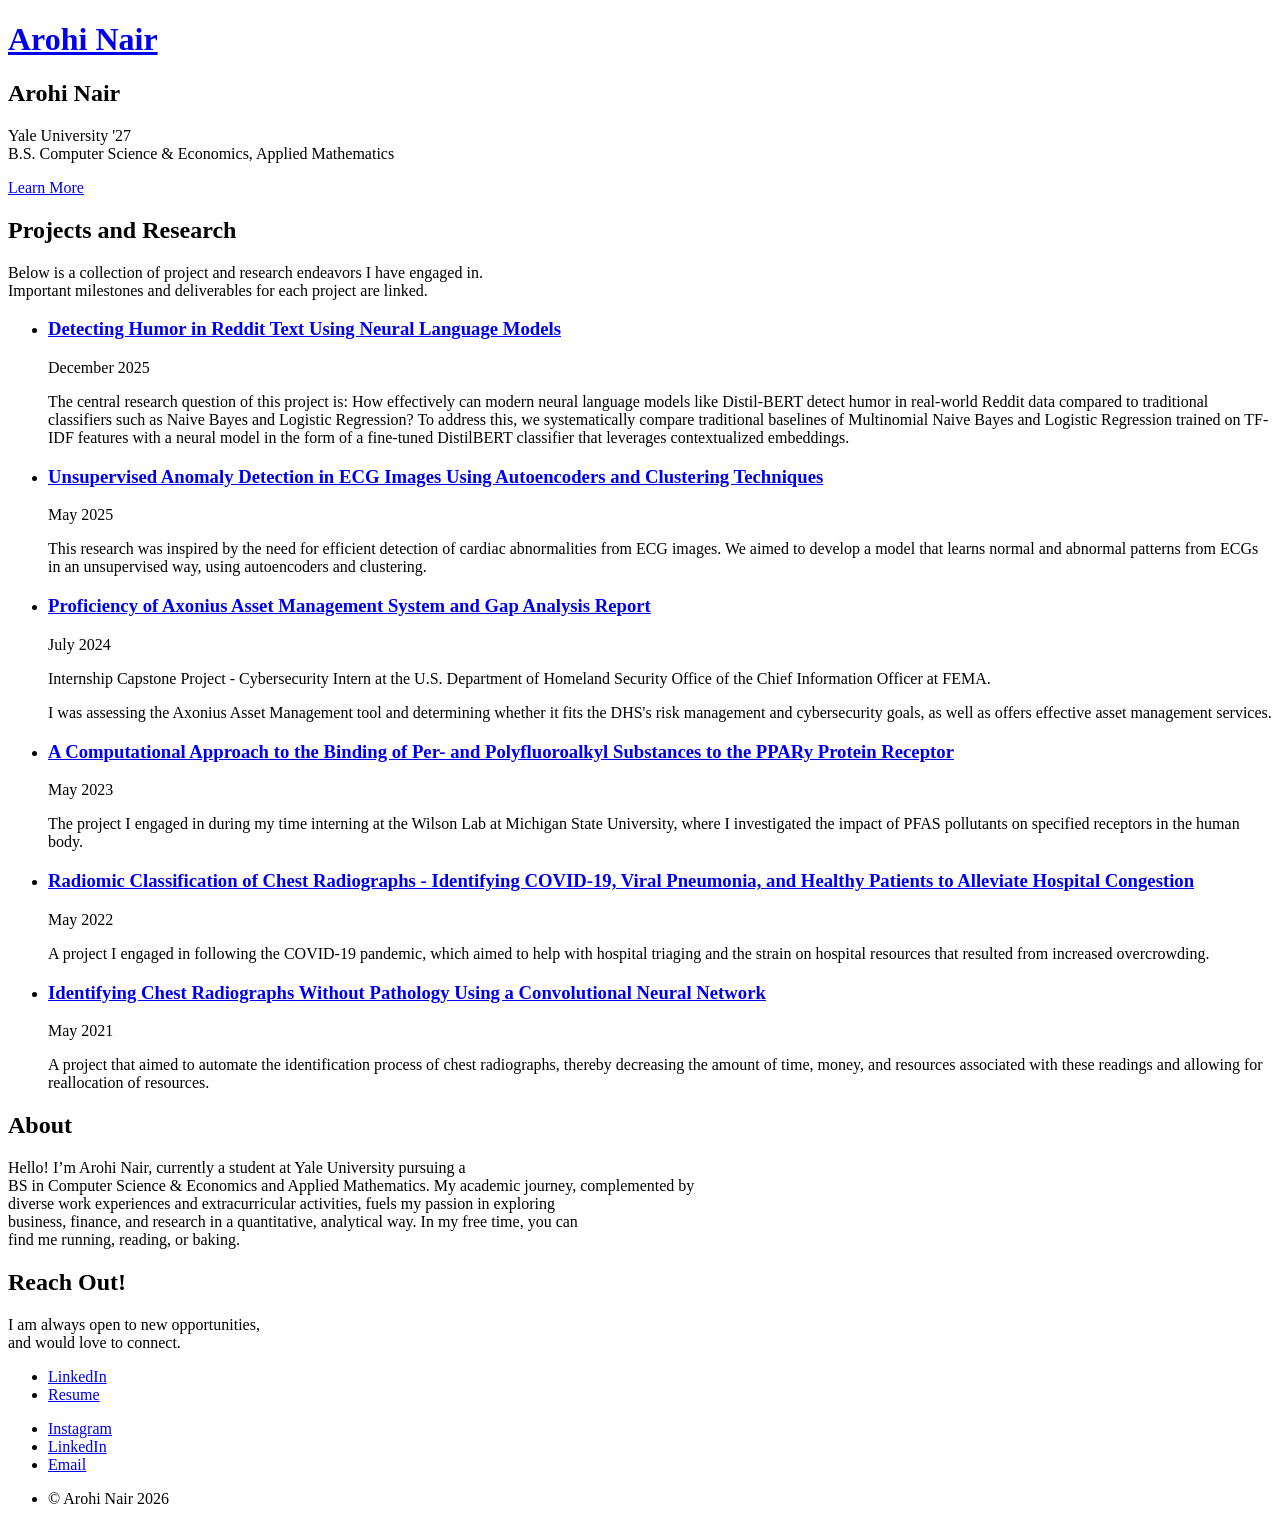
==== index.html @ 210c3aef "Update index.html" ====
<!DOCTYPE HTML>
<!--
	Spectral by HTML5 UP
	html5up.net | @ajlkn
	Free for personal and commercial use under the CCA 3.0 license (html5up.net/license)
-->
<html>
	<head>
		<title>Arohi Nair</title>
		<link rel="icon" type="image/x-icon" href="/images/icon.png">
		<meta charset="utf-8" />
		<meta name="viewport" content="width=device-width, initial-scale=1, user-scalable=no" />
		<link rel="stylesheet" href="assets/css/main.css" />
		<noscript><link rel="stylesheet" href="assets/css/noscript.css" /></noscript>
	</head>
	<body class="landing is-preload">

		<!-- Page Wrapper -->
			<div id="page-wrapper">

				<!-- Header -->
					<header id="header" class="alt">
						<h1><a href="index.html">Arohi Nair</a></h1>
						<nav id="nav">
<!--							<ul>
								<li class="special">
									<a href="#menu" class="menuToggle"><span>Menu</span></a>
									<div id="menu">
										<ul>
											<li><a href="index.html">Home</a></li>
											<li><a href="generic.html">Generic</a></li>
											<li><a href="elements.html">Elements</a></li>
											<li><a href="#">Sign Up</a></li>
											<li><a href="#">Log In</a></li>
										</ul>
-->
									</div>
								</li>
							</ul>
						</nav>
					</header>

				<!-- Banner -->
					<section id="banner">
						<div class="inner">
							<h2>Arohi Nair</h2>
							<p>Yale University '27<br />
							B.S. Computer Science & Economics, Applied Mathematics<br />
							</p>
						</div>
						<a href="#one" class="more scrolly">Learn More</a>
					</section>

				<!-- One -->
					<section id="one" class="wrapper style1 special">
						<div class="inner">
							<header class="major">
								<h2>Projects and Research</h2>
								<p>Below is a collection of project and research endeavors I have engaged in.<br />
								Important milestones and deliverables for each project are linked.</p>
							</header>
							
							<ul class="features">
								<li class="icon solid fa-code">
									<h3><a href="https://drive.google.com/file/d/1Wr8ltrmApgyOrST3zG9oKPdnaNEM8PO9/view?usp=sharing">Detecting Humor in Reddit Text Using Neural Language Models</a></h3>
									<p>December 2025</p>
									<p>The central research question of this project is: How effectively can modern neural language models like Distil-BERT detect humor in real-world Reddit data compared to traditional classifiers such as Naive Bayes and Logistic Regression? To address this, we systematically compare traditional baselines of Multinomial Naive Bayes and Logistic Regression trained on TF-IDF features with a neural model in the form of a fine-tuned DistilBERT classifier that leverages contextualized embeddings.</p>
								</li>
								<li class="icon solid fa-laptop">
									<h3><a href="https://drive.google.com/file/d/1zNtNSzDVQNmKI7AEqlPDX3rV4axEOpP8/view?usp=sharing">Unsupervised Anomaly Detection in ECG Images Using Autoencoders and Clustering Techniques</a></h3>
									<p>May 2025</p>
									<p>This research was inspired by the need for efficient detection of cardiac abnormalities from ECG images. We aimed to develop a model that learns normal and abnormal patterns from ECGs in an unsupervised way, using autoencoders and clustering.</p>
								</li>
								<li class="icon solid fa-lock">
									<h3><a href="https://drive.google.com/file/d/1Dq27lzqYNpdxVoeomHyTjPgEkxxmA5T8/view?usp=sharing">Proficiency of Axonius Asset Management System and Gap Analysis Report</a></h3>
									<p>July 2024</p>
									<p>Internship Capstone Project - Cybersecurity Intern at the U.S. Department of Homeland Security Office of the Chief Information Officer at FEMA. </p>
									<p>I was assessing the Axonius Asset Management tool and determining whether it fits the DHS's risk management and cybersecurity goals, as well as offers effective asset management services.</p>
								</li>
								<li class="icon solid fa-flask">
									<h3><a href="https://drive.google.com/file/d/1wLIxhnfKUJx_B0DmNIU7WvP6aZkkk1wW/view?usp=sharing">A Computational Approach to the Binding of Per- and Polyfluoroalkyl Substances to the PPARy Protein Receptor</a></h3>
									<p>May 2023</p>
									<p>The project I engaged in during my time interning at the Wilson Lab at Michigan State University, where I investigated the impact of PFAS pollutants on specified receptors in the human body.</p>
								</li>
								<li class="icon solid fa-stethoscope">
									<h3><a href="https://drive.google.com/file/d/1Lqa4hu4i3s9NxEt40TW0qE4lBDSlQxC9/view?usp=sharing">Radiomic Classification of Chest Radiographs - Identifying COVID-19, Viral Pneumonia, and Healthy Patients to Alleviate Hospital Congestion</a></h3>
									<p>May 2022</p>
									<p>A project I engaged in following the COVID-19 pandemic, which aimed to help with hospital triaging and the strain on hospital resources that resulted from increased overcrowding.</p>
								</li>
								<li class="icon solid fa-x-ray">
									<h3><a href="https://drive.google.com/file/d/1l4mQQD1WjiYHUDCUsmpwQBsFykpNkFe8/view?usp=sharing">Identifying Chest Radiographs Without Pathology Using a Convolutional Neural Network</a></h3>
									<p>May 2021</p>
									<p>A project that aimed to automate the identification process of chest radiographs, thereby decreasing the amount of time, money, and resources associated with these readings and allowing for reallocation of resources.</p>
								</li>
							</ul>
						</div>
					</section>
				
				<!-- Two -->
				<section id="two" class="wrapper style2 special">
					<div class="inner">
						<header class="major">
							<h2>About</h2>
	
							<p>Hello! I’m Arohi Nair, currently a student at Yale University pursuing a <br />
								BS in Computer Science & Economics and Applied Mathematics. My academic journey, complemented by <br />
								diverse work experiences and extracurricular activities, fuels my passion in exploring <br />
								business, finance, and research in a quantitative, analytical way. In my free time, you can <br />
								find me running, reading, or baking. </p>
								
						</header>
					</div>
				</section>

				<!-- CTA -->
					<section id="cta" class="wrapper style4">
						<div class="inner">
							<header>
								<h2>Reach Out!</h2>
								<p>I am always open to new opportunities, <br />
									and would love to connect.</p>
							</header>
							<ul class="actions stacked">
								<li><a href="https://www.linkedin.com/in/arohi-nair/" class="button fit primary">LinkedIn</a></li>
								<li><a href="https://drive.google.com/file/d/12UUlakPDCc0ecfUxbHnBGAN6otmUNqkm/view?usp=sharing" class="button fit">Resume</a></li>
								
							</ul>
						</div>
					</section>

				<!-- Footer -->
					<footer id="footer">
						<ul class="icons">
							<li><a href="https://www.instagram.com/arohinair/" class="icon brands fa-instagram"><span class="label">Instagram</span></a></li>
							<li><a href="https://www.linkedin.com/in/arohi-nair/" class="icon brands fa-linkedin"><span class="label">LinkedIn</span></a></li>
							<li><a href="mailto:arohi.nair@yale.edu" class="icon solid fa-envelope"><span class="label">Email</span></a></li>
						</ul>
						<ul class="copyright">
							<li>&copy; Arohi Nair 2026</li>
						</ul>
					</footer>

			</div>

		<!-- Scripts -->
			<script src="assets/js/jquery.min.js"></script>
			<script src="assets/js/jquery.scrollex.min.js"></script>
			<script src="assets/js/jquery.scrolly.min.js"></script>
			<script src="assets/js/browser.min.js"></script>
			<script src="assets/js/breakpoints.min.js"></script>
			<script src="assets/js/util.js"></script>
			<script src="assets/js/main.js"></script>

	</body>
</html>
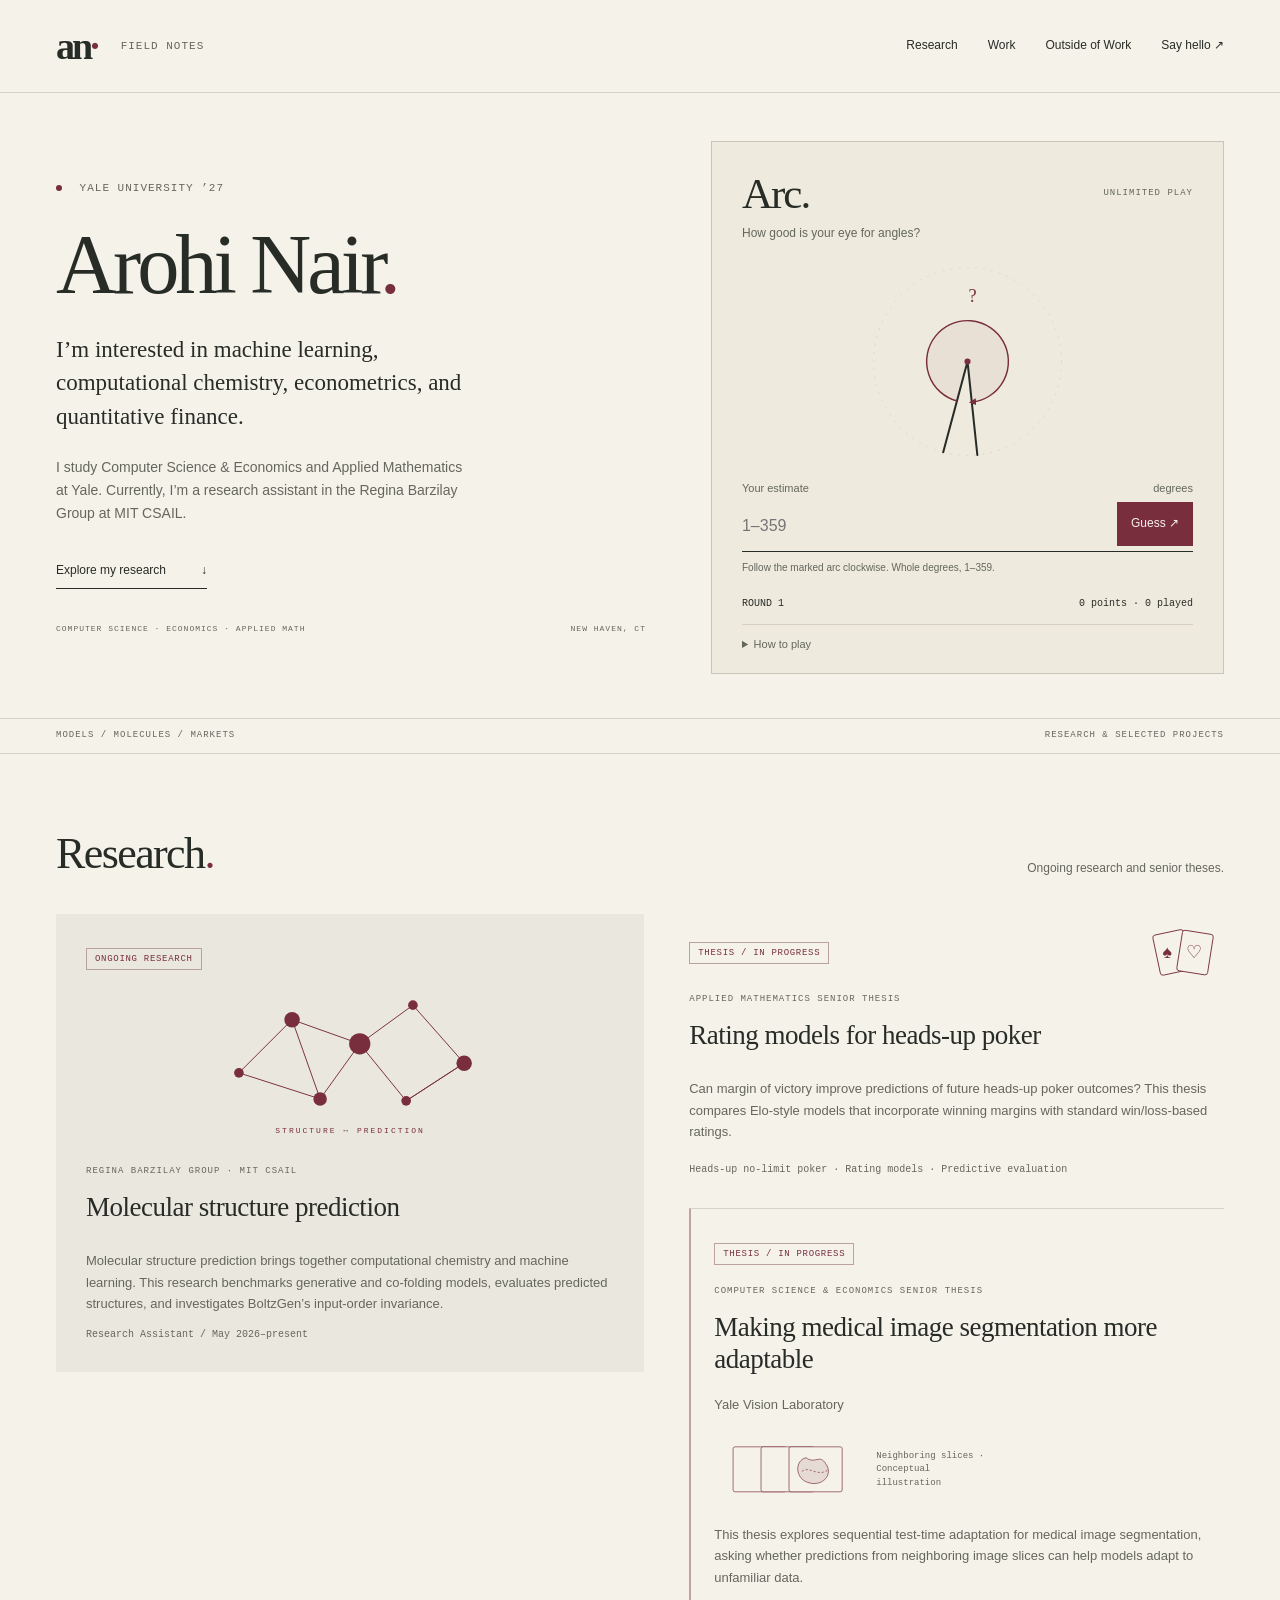
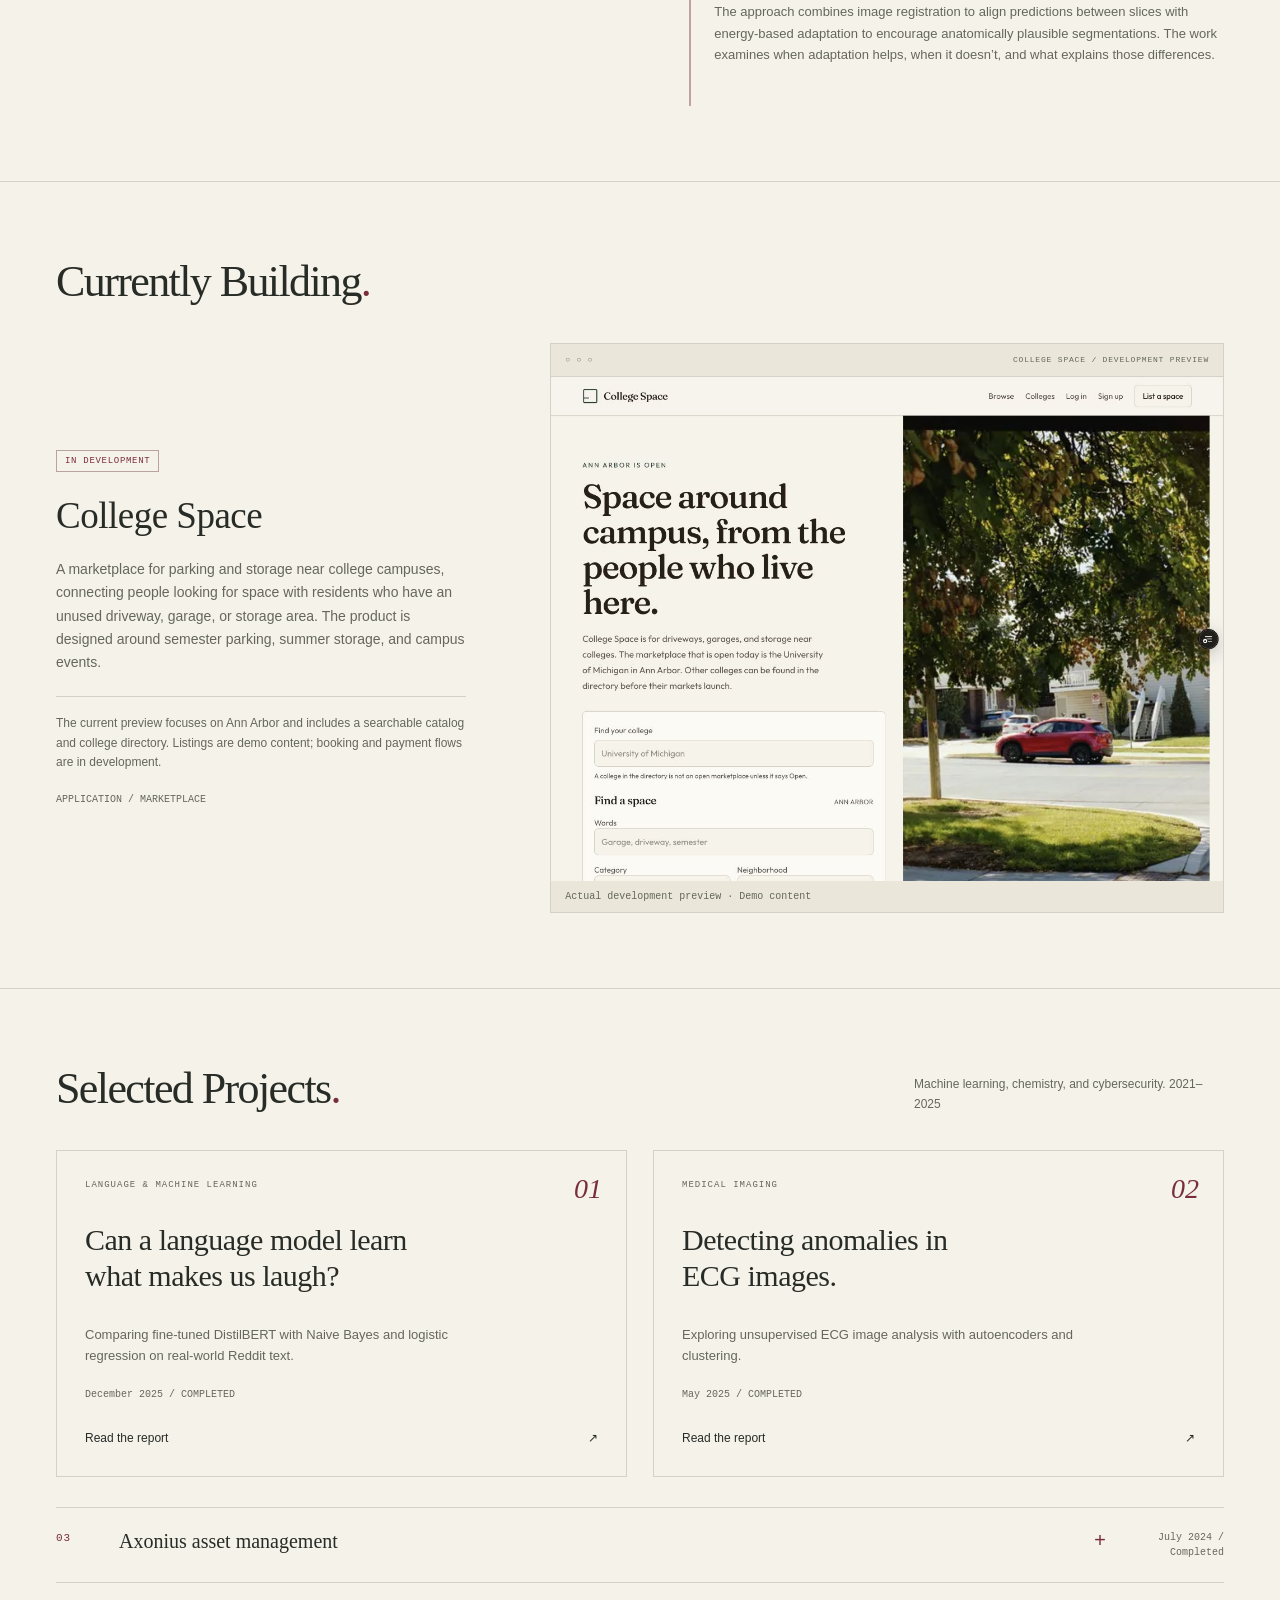
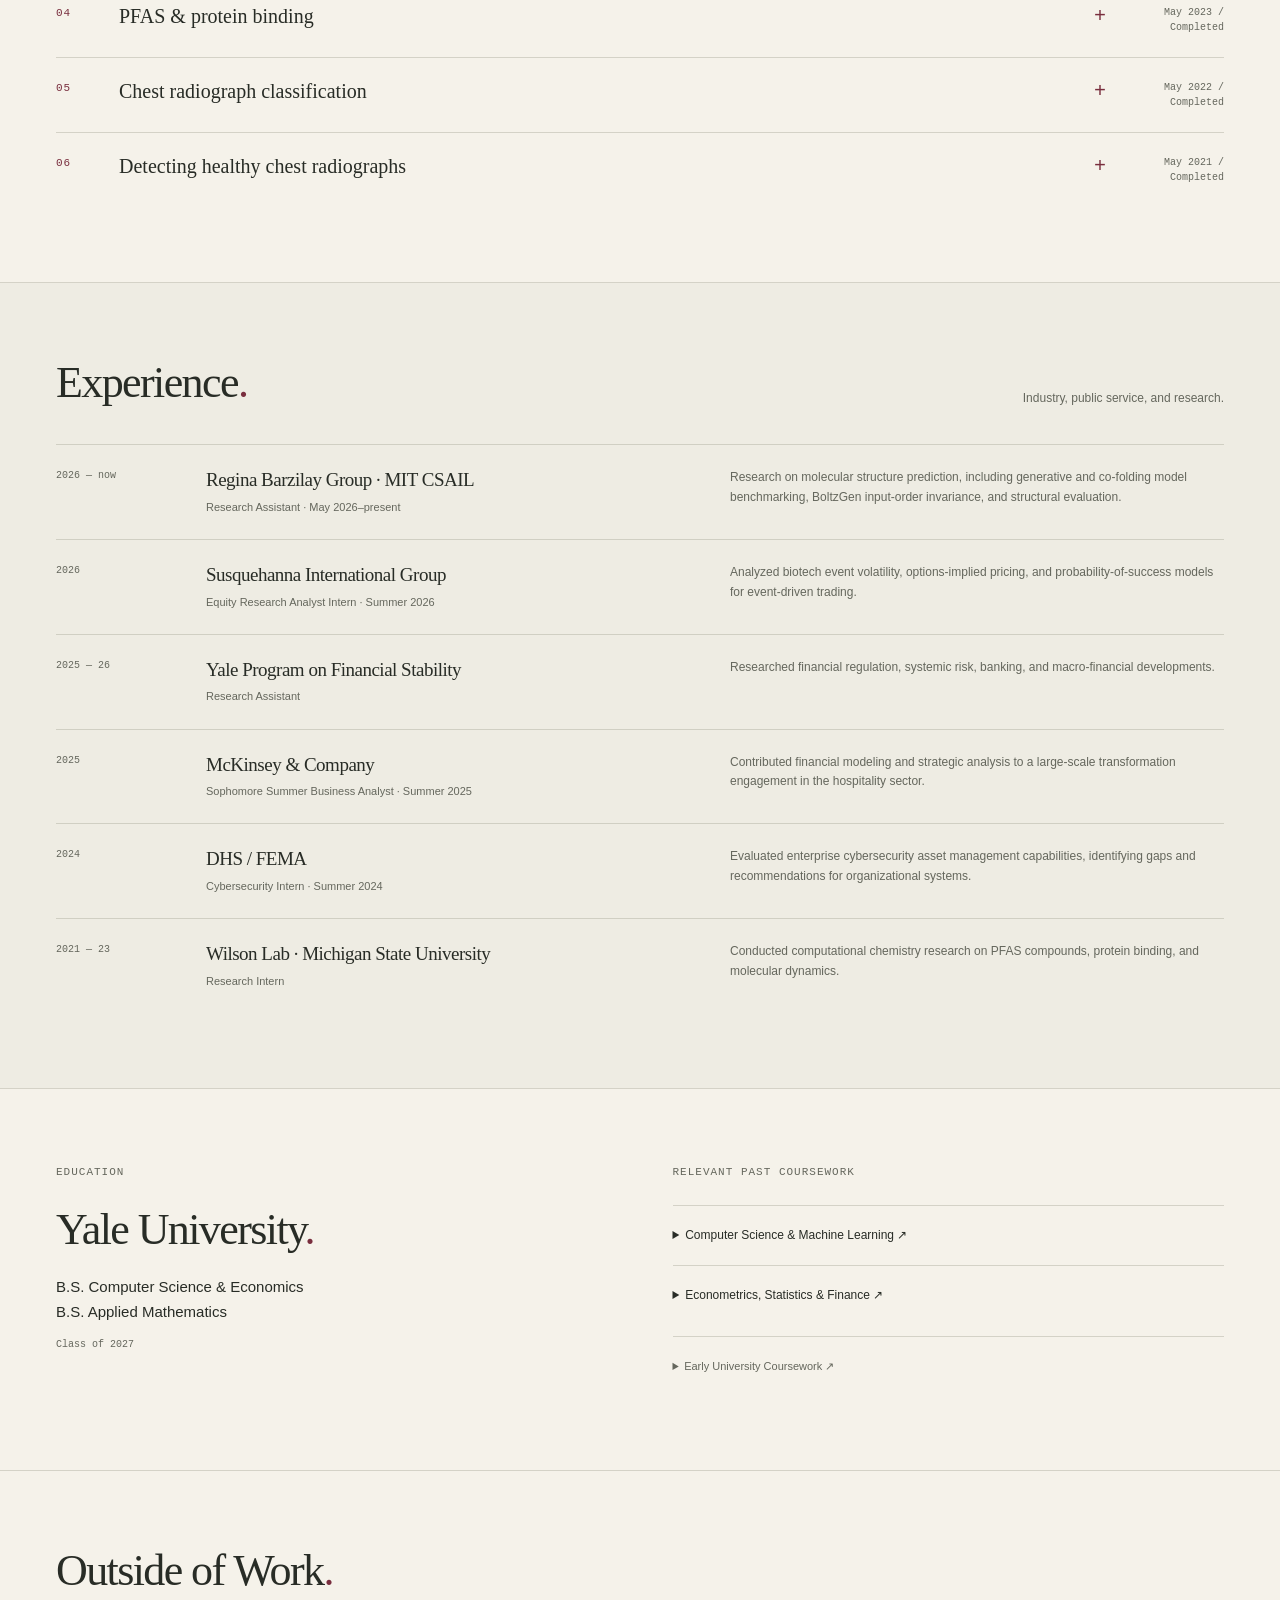
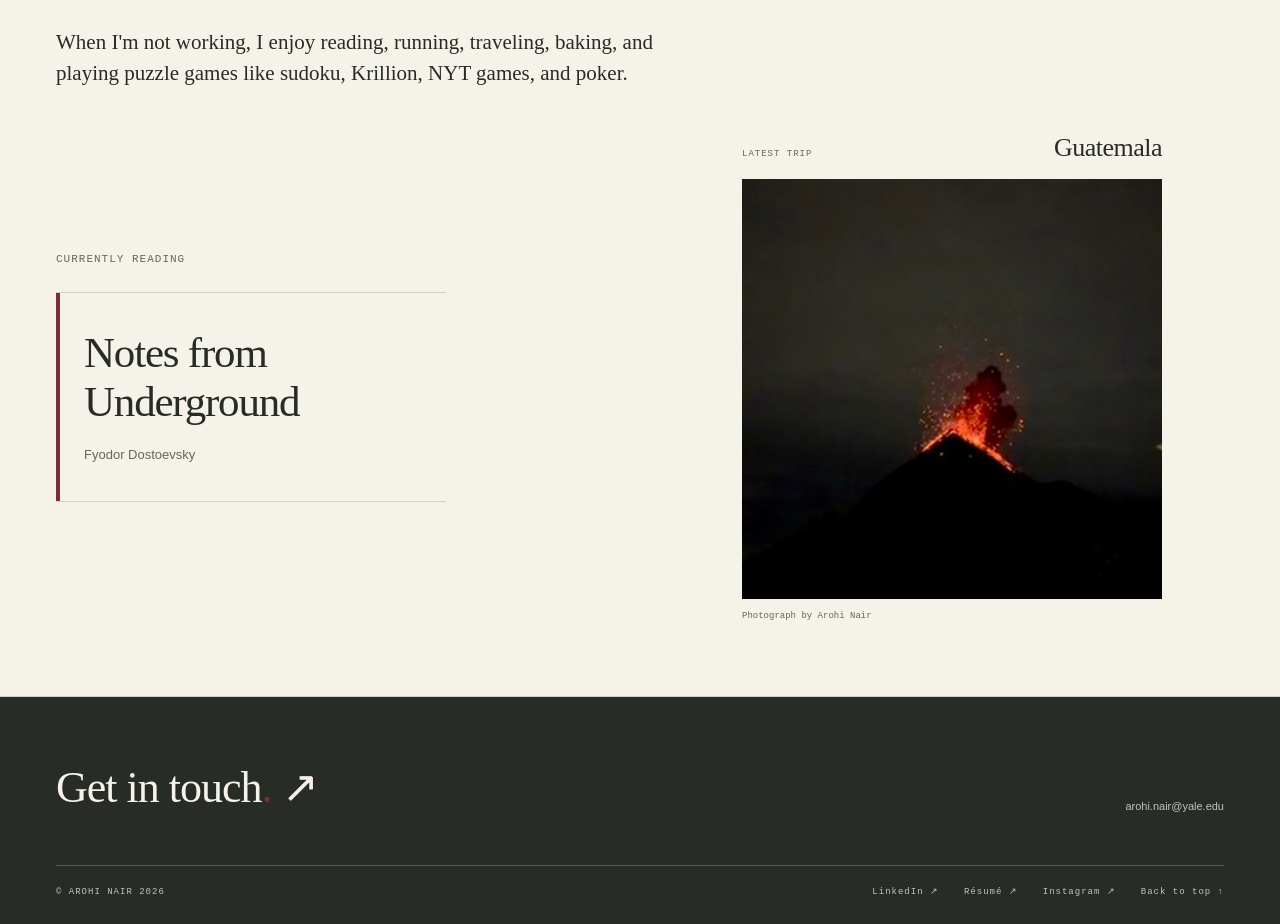
==== commit 3d97ddfb: "Redesign portfolio with Field Notes layout and Arc game" ====
--- a/index.html
+++ b/index.html
@@ -1,162 +1,166 @@
-<!DOCTYPE HTML>
-<!--
-	Spectral by HTML5 UP
-	html5up.net | @ajlkn
-	Free for personal and commercial use under the CCA 3.0 license (html5up.net/license)
--->
-<html>
-	<head>
-		<title>Arohi Nair</title>
-		<link rel="icon" type="image/x-icon" href="/images/icon.png">
-		<meta charset="utf-8" />
-		<meta name="viewport" content="width=device-width, initial-scale=1, user-scalable=no" />
-		<link rel="stylesheet" href="assets/css/main.css" />
-		<noscript><link rel="stylesheet" href="assets/css/noscript.css" /></noscript>
-	</head>
-	<body class="landing is-preload">
-
-		<!-- Page Wrapper -->
-			<div id="page-wrapper">
-
-				<!-- Header -->
-					<header id="header" class="alt">
-						<h1><a href="index.html">Arohi Nair</a></h1>
-						<nav id="nav">
-<!--							<ul>
-								<li class="special">
-									<a href="#menu" class="menuToggle"><span>Menu</span></a>
-									<div id="menu">
-										<ul>
-											<li><a href="index.html">Home</a></li>
-											<li><a href="generic.html">Generic</a></li>
-											<li><a href="elements.html">Elements</a></li>
-											<li><a href="#">Sign Up</a></li>
-											<li><a href="#">Log In</a></li>
-										</ul>
--->
-									</div>
-								</li>
-							</ul>
-						</nav>
-					</header>
-
-				<!-- Banner -->
-					<section id="banner">
-						<div class="inner">
-							<h2>Arohi Nair</h2>
-							<p>Yale University '27<br />
-							B.S. Computer Science & Economics, Applied Mathematics<br />
-							</p>
-						</div>
-						<a href="#one" class="more scrolly">Learn More</a>
-					</section>
-
-				<!-- One -->
-					<section id="one" class="wrapper style1 special">
-						<div class="inner">
-							<header class="major">
-								<h2>Projects and Research</h2>
-								<p>Below is a collection of project and research endeavors I have engaged in.<br />
-								Important milestones and deliverables for each project are linked.</p>
-							</header>
-							
-							<ul class="features">
-								<li class="icon solid fa-code">
-									<h3><a href="https://drive.google.com/file/d/1Wr8ltrmApgyOrST3zG9oKPdnaNEM8PO9/view?usp=sharing">Detecting Humor in Reddit Text Using Neural Language Models</a></h3>
-									<p>December 2025</p>
-									<p>The central research question of this project is: How effectively can modern neural language models like Distil-BERT detect humor in real-world Reddit data compared to traditional classifiers such as Naive Bayes and Logistic Regression? To address this, we systematically compare traditional baselines of Multinomial Naive Bayes and Logistic Regression trained on TF-IDF features with a neural model in the form of a fine-tuned DistilBERT classifier that leverages contextualized embeddings.</p>
-								</li>
-								<li class="icon solid fa-laptop">
-									<h3><a href="https://drive.google.com/file/d/1zNtNSzDVQNmKI7AEqlPDX3rV4axEOpP8/view?usp=sharing">Unsupervised Anomaly Detection in ECG Images Using Autoencoders and Clustering Techniques</a></h3>
-									<p>May 2025</p>
-									<p>This research was inspired by the need for efficient detection of cardiac abnormalities from ECG images. We aimed to develop a model that learns normal and abnormal patterns from ECGs in an unsupervised way, using autoencoders and clustering.</p>
-								</li>
-								<li class="icon solid fa-lock">
-									<h3><a href="https://drive.google.com/file/d/1Dq27lzqYNpdxVoeomHyTjPgEkxxmA5T8/view?usp=sharing">Proficiency of Axonius Asset Management System and Gap Analysis Report</a></h3>
-									<p>July 2024</p>
-									<p>Internship Capstone Project - Cybersecurity Intern at the U.S. Department of Homeland Security Office of the Chief Information Officer at FEMA. </p>
-									<p>I was assessing the Axonius Asset Management tool and determining whether it fits the DHS's risk management and cybersecurity goals, as well as offers effective asset management services.</p>
-								</li>
-								<li class="icon solid fa-flask">
-									<h3><a href="https://drive.google.com/file/d/1wLIxhnfKUJx_B0DmNIU7WvP6aZkkk1wW/view?usp=sharing">A Computational Approach to the Binding of Per- and Polyfluoroalkyl Substances to the PPARy Protein Receptor</a></h3>
-									<p>May 2023</p>
-									<p>The project I engaged in during my time interning at the Wilson Lab at Michigan State University, where I investigated the impact of PFAS pollutants on specified receptors in the human body.</p>
-								</li>
-								<li class="icon solid fa-stethoscope">
-									<h3><a href="https://drive.google.com/file/d/1Lqa4hu4i3s9NxEt40TW0qE4lBDSlQxC9/view?usp=sharing">Radiomic Classification of Chest Radiographs - Identifying COVID-19, Viral Pneumonia, and Healthy Patients to Alleviate Hospital Congestion</a></h3>
-									<p>May 2022</p>
-									<p>A project I engaged in following the COVID-19 pandemic, which aimed to help with hospital triaging and the strain on hospital resources that resulted from increased overcrowding.</p>
-								</li>
-								<li class="icon solid fa-x-ray">
-									<h3><a href="https://drive.google.com/file/d/1l4mQQD1WjiYHUDCUsmpwQBsFykpNkFe8/view?usp=sharing">Identifying Chest Radiographs Without Pathology Using a Convolutional Neural Network</a></h3>
-									<p>May 2021</p>
-									<p>A project that aimed to automate the identification process of chest radiographs, thereby decreasing the amount of time, money, and resources associated with these readings and allowing for reallocation of resources.</p>
-								</li>
-							</ul>
-						</div>
-					</section>
-				
-				<!-- Two -->
-				<section id="two" class="wrapper style2 special">
-					<div class="inner">
-						<header class="major">
-							<h2>About</h2>
-	
-							<p>Hello! I’m Arohi Nair, currently a student at Yale University pursuing a <br />
-								BS in Computer Science & Economics and Applied Mathematics. My academic journey, complemented by <br />
-								diverse work experiences and extracurricular activities, fuels my passion in exploring <br />
-								business, finance, and research in a quantitative, analytical way. In my free time, you can <br />
-								find me running, reading, or baking. </p>
-								
-						</header>
-					</div>
-				</section>
-
-				<!-- CTA -->
-					<section id="cta" class="wrapper style4">
-						<div class="inner">
-							<header>
-								<h2>Reach Out!</h2>
-								<p>I am always open to new opportunities, <br />
-									and would love to connect.</p>
-							</header>
-							<ul class="actions stacked">
-								<li><a href="https://www.linkedin.com/in/arohi-nair/" class="button fit primary">LinkedIn</a></li>
-								<li><a href="https://drive.google.com/file/d/12UUlakPDCc0ecfUxbHnBGAN6otmUNqkm/view?usp=sharing" class="button fit">Resume</a></li>
-								
-							</ul>
-						</div>
-					</section>
-
-				<!-- Footer -->
-					<footer id="footer">
-						<ul class="icons">
-							<li><a href="https://www.instagram.com/arohinair/" class="icon brands fa-instagram"><span class="label">Instagram</span></a></li>
-							<li><a href="https://www.linkedin.com/in/arohi-nair/" class="icon brands fa-linkedin"><span class="label">LinkedIn</span></a></li>
-							<li><a href="mailto:arohi.nair@yale.edu" class="icon solid fa-envelope"><span class="label">Email</span></a></li>
-						</ul>
-						<ul class="copyright">
-							<li>&copy; Arohi Nair 2026</li>
-						</ul>
-					</footer>
-
-			</div>
-
-		<!-- Scripts -->
-			<script src="assets/js/jquery.min.js"></script>
-			<script src="assets/js/jquery.scrollex.min.js"></script>
-			<script src="assets/js/jquery.scrolly.min.js"></script>
-			<script src="assets/js/browser.min.js"></script>
-			<script src="assets/js/breakpoints.min.js"></script>
-			<script src="assets/js/util.js"></script>
-			<script src="assets/js/main.js"></script>
-
-	</body>
-</html>
-
-
-
-
-
-
-
+<!doctype html>
+<html lang="en">
+<head>
+<meta charset="utf-8">
+<meta name="viewport" content="width=device-width, initial-scale=1"><title>Arohi Nair — Research & Projects</title>
+<meta name="description" content="Arohi Nair studies Computer Science & Economics and Applied Mathematics at Yale. Field notes on machine learning, computational chemistry, markets, and games.">
+<meta property="og:title" content="Arohi Nair — Field Notes">
+<meta property="og:description" content="Machine learning, computational chemistry, and quantitative finance. Research, projects, and an angle game.">
+<meta property="og:type" content="website">
+<meta property="og:url" content="https://arohinair.com/">
+<meta property="og:image" content="https://arohinair.com/images/arohi.png">
+<meta name="twitter:card" content="summary">
+<meta name="theme-color" content="#f5f2ea">
+<link rel="icon" href="images/icon.png">
+<link rel="stylesheet" href="assets/css/portfolio/style.css">
+<script type="module" src="assets/js/portfolio/site.js">
+</script>
+</head>
+<body><a class="skip" href="#main">Skip to content</a>
+<header class="site-header"><a class="wordmark" href="#">an<span>·</span></a><span class="edition">FIELD NOTES</span>
+<nav aria-label="Main navigation"><a href="#research">Research</a><a href="#work">Work</a><a href="#notes">Outside of Work</a><a href="mailto:arohi.nair@yale.edu">Say hello ↗</a>
+</nav>
+</header>
+<main id="main">
+<section class="hero">
+<div class="intro">
+<p class="eyebrow"><span class="dot"></span> YALE UNIVERSITY ’27</p>
+<h1>Arohi Nair<span class="serif-dot">.</span></h1>
+<p class="intro-copy">I’m interested in machine learning, computational chemistry, econometrics, and quantitative finance.</p>
+<p class="bio">I study Computer Science & Economics and Applied Mathematics at Yale. Currently, I’m a research assistant in the Regina Barzilay Group at MIT CSAIL.</p><a class="text-link" href="#research">Explore my research <span>↓</span></a>
+<div class="hero-foot"><span>COMPUTER SCIENCE · ECONOMICS · APPLIED MATH</span><span>NEW HAVEN, CT</span>
+</div>
+</div>
+<aside class="game angle-game" aria-labelledby="game-title">
+<div class="game-title-row"><h2 id="game-title">Arc.</h2><span class="mono">UNLIMITED PLAY</span></div>
+<p class="game-deck">How good is your eye for angles?</p>
+<svg id="angle-diagram" viewBox="0 0 320 230" role="img" aria-labelledby="angle-title angle-description">
+<title id="angle-title">Estimate the marked angle</title>
+<desc id="angle-description">Two rays meet at a vertex. Estimate the angle traced clockwise by the burgundy arc, which may be greater than 180 degrees.</desc>
+<defs><marker id="arc-arrow" markerWidth="5" markerHeight="5" refX="3" refY="2.5" orient="auto"><path d="M0,0 L5,2.5 L0,5" fill="currentColor"/></marker></defs>
+<circle class="angle-guide" cx="160" cy="115" r="92"/>
+<path id="angle-sector" class="angle-sector"/>
+<path id="angle-rays" class="angle-rays"/>
+<path id="guess-ray" class="guess-ray" hidden/>
+<path id="angle-arc" class="angle-arc" marker-end="url(#arc-arrow)"/>
+<circle class="angle-vertex" cx="160" cy="115" r="3"/>
+<text id="angle-label" class="angle-label" text-anchor="middle" dominant-baseline="middle">?</text>
+</svg>
+<form id="guess-form" novalidate>
+<label for="guess">Your estimate <span>degrees</span></label>
+<div class="input-line"><input id="guess" name="guess" type="text" inputmode="numeric" autocomplete="off" placeholder="1–359" aria-describedby="input-help game-error"><button type="submit" id="submit-guess">Guess ↗</button></div>
+<p id="input-help">Follow the marked arc clockwise. Whole degrees, 1–359.</p>
+<p id="game-error" role="alert"></p>
+</form>
+<div id="result" hidden role="status" aria-live="polite" aria-atomic="true" tabindex="-1"></div>
+<button id="next-angle" class="next-angle" hidden>Next angle ↗</button>
+<div class="game-bottom"><span id="round-label">ROUND 1</span><span id="session-score">0 points · 0 played</span></div>
+<details class="rules"><summary>How to play</summary>
+<p>Estimate the angle between the two rays, following the burgundy arc clockwise. The marked angle can be anything from 1° to 359°, including angles larger than a half-turn.</p>
+<p>You get one guess per round. The answer appears immediately, with your estimate drawn as a dashed ray. Earn up to 100 points: 100 for an exact guess, losing points linearly with absolute error, down to 0 at 180° off. Your score runs for this page session. Play as many rounds as you like.</p>
+<p>Inspired by <a href="https://angledle.com/">Angledle</a>. Independently written, with original styling and an immediate-reveal format rather than its six-guess daily puzzle.</p>
+</details>
+<noscript><p>Enable JavaScript to play the angle game.</p></noscript>
+</aside>
+</section>
+<div class="section-divider"><span>MODELS / MOLECULES / MARKETS</span><span>RESEARCH & SELECTED PROJECTS</span>
+</div>
+<section id="research" class="section">
+<div class="section-head">
+<div>
+
+<h2>Research<span class="serif-dot">.</span></h2>
+</div>
+<p>Ongoing research and senior theses.</p>
+</div>
+<div class="research-layout">
+<article class="research-feature"><span class="status">ONGOING RESEARCH</span>
+<div class="molecule" aria-hidden="true"><svg viewBox="0 0 300 150"><g fill="none" stroke="currentColor" stroke-width="1"><path d="M35 95L90 40L160 65L215 25L268 85L208 124L160 65L119 122L35 95M90 40L119 122M208 124L268 85"/></g><g fill="currentColor"><circle cx="35" cy="95" r="5"/><circle cx="90" cy="40" r="8"/><circle cx="160" cy="65" r="11"/><circle cx="215" cy="25" r="5"/><circle cx="268" cy="85" r="8"/><circle cx="208" cy="124" r="5"/><circle cx="119" cy="122" r="7"/></g></svg><span>STRUCTURE ↔ PREDICTION</span>
+</div>
+<p class="eyebrow">REGINA BARZILAY GROUP · MIT CSAIL</p>
+<h3>Molecular structure prediction</h3>
+<p>Molecular structure prediction brings together computational chemistry and machine learning. This research benchmarks generative and co-folding models, evaluates predicted structures, and investigates BoltzGen’s input-order invariance.</p>
+<p class="caption">Research Assistant / May 2026–present</p>
+</article>
+<div class="theses">
+<article class="poker-thesis"><div class="thesis-top"><span class="status">THESIS / IN PROGRESS</span><svg class="poker-sketch" viewBox="0 0 92 64" aria-hidden="true"><g fill="var(--paper)" stroke="currentColor"><rect x="16" y="9" width="35" height="46" rx="3" transform="rotate(-12 33 32)"/><rect x="42" y="9" width="35" height="46" rx="3" transform="rotate(9 59 32)"/></g><g fill="currentColor" font-family="Georgia" font-size="20"><text x="23" y="38">♠</text><text x="49" y="38">♡</text></g></svg></div>
+<p class="eyebrow">APPLIED MATHEMATICS SENIOR THESIS</p>
+<h3>Rating models for heads-up poker</h3>
+<p>Can margin of victory improve predictions of future heads-up poker outcomes? This thesis compares Elo-style models that incorporate winning margins with standard win/loss-based ratings.</p><span class="caption">Heads-up no-limit poker · Rating models · Predictive evaluation</span>
+</article>
+<article class="vision-thesis"><span class="status">THESIS / IN PROGRESS</span>
+<p class="eyebrow">COMPUTER SCIENCE & ECONOMICS SENIOR THESIS</p>
+<h3>Making medical image segmentation more adaptable</h3>
+<p class="lab-label">Yale Vision Laboratory</p>
+<div class="slice-sketch" aria-hidden="true"><svg viewBox="0 0 220 92"><g fill="var(--paper)" stroke="currentColor" stroke-width="1"><rect x="28" y="12" width="78" height="66" rx="3"/><rect x="69" y="12" width="78" height="66" rx="3"/><rect x="110" y="12" width="78" height="66" rx="3"/></g><g fill="currentColor" fill-opacity=".12" stroke="currentColor"><path d="M135 28C118 32 119 58 137 64C158 72 176 53 164 37C155 22 148 38 135 28Z"/></g><path d="M129 48C140 39 153 58 168 45" fill="none" stroke="currentColor" stroke-dasharray="3 3"/></svg><span>Neighboring slices · Conceptual illustration</span></div>
+<p>This thesis explores sequential test-time adaptation for medical image segmentation, asking whether predictions from neighboring image slices can help models adapt to unfamiliar data.</p>
+<p>The approach combines image registration to align predictions between slices with energy-based adaptation to encourage anatomically plausible segmentations. The work examines when adaptation helps, when it doesn’t, and what explains those differences.</p>
+</article>
+</div>
+</div>
+</section>
+<section id="building" class="section building">
+<div class="section-head"><h2>Currently Building<span class="serif-dot">.</span></h2></div>
+<article class="product-feature"><div class="product-copy"><span class="status">IN DEVELOPMENT</span><h3>College Space</h3><p id="product-description"></p><p class="product-progress" id="product-progress"></p><span class="caption">APPLICATION / MARKETPLACE</span></div><figure class="product-preview"><div class="preview-bar"><span aria-hidden="true">○ ○ ○</span><span>COLLEGE SPACE / DEVELOPMENT PREVIEW</span></div><img src="images/college-space-preview.png" width="1200" height="900" loading="lazy" decoding="async" alt="College Space development homepage showing its campus parking and storage search interface beside a residential street photograph."><figcaption>Actual development preview · Demo content</figcaption></figure></article>
+</section>
+<section id="work" class="section">
+<div class="section-head">
+<div>
+
+<h2>Selected Projects<span class="serif-dot">.</span></h2>
+</div>
+<p>Machine learning, chemistry, and cybersecurity. 2021–2025</p>
+</div>
+<div id="projects">
+</div>
+<noscript>
+<p>Project reports: <a href="https://drive.google.com/file/d/1Wr8ltrmApgyOrST3zG9oKPdnaNEM8PO9/view?usp=sharing">Detecting Humor in Reddit Text Using Neural Language Models</a><br><a href="https://drive.google.com/file/d/1zNtNSzDVQNmKI7AEqlPDX3rV4axEOpP8/view?usp=sharing">Unsupervised Anomaly Detection in ECG Images Using Autoencoders and Clustering Techniques</a><br><a href="https://drive.google.com/file/d/1Dq27lzqYNpdxVoeomHyTjPgEkxxmA5T8/view?usp=sharing">Proficiency of Axonius Asset Management System and Gap Analysis Report</a><br><a href="https://drive.google.com/file/d/1wLIxhnfKUJx_B0DmNIU7WvP6aZkkk1wW/view?usp=sharing">A Computational Approach to the Binding of Per- and Polyfluoroalkyl Substances to the PPARy Protein Receptor</a><br><a href="https://drive.google.com/file/d/1Lqa4hu4i3s9NxEt40TW0qE4lBDSlQxC9/view?usp=sharing">Radiomic Classification of Chest Radiographs - Identifying COVID-19, Viral Pneumonia, and Healthy Patients to Alleviate Hospital Congestion</a><br><a href="https://drive.google.com/file/d/1l4mQQD1WjiYHUDCUsmpwQBsFykpNkFe8/view?usp=sharing">Identifying Chest Radiographs Without Pathology Using a Convolutional Neural Network</a><br>
+</p>
+</noscript>
+</section>
+<section id="experience" class="section experience">
+<div class="section-head">
+<div>
+
+<h2>Experience<span class="serif-dot">.</span></h2>
+</div>
+<p>Industry, public service, and research.</p>
+</div>
+<div id="experience-list">
+</div>
+</section>
+<section id="education" class="section education">
+<div>
+<p class="eyebrow">EDUCATION</p>
+<h2>Yale University<span class="serif-dot">.</span>
+</h2>
+<p class="degree">B.S. Computer Science & Economics<br>B.S. Applied Mathematics</p>
+<p class="caption">Class of 2027</p>
+</div>
+<div>
+<p class="eyebrow">RELEVANT PAST COURSEWORK</p>
+<div id="coursework">
+</div>
+</div>
+</section>
+<section id="notes" class="section personal">
+<div class="personal-intro">
+
+<h2>Outside of Work<span class="serif-dot">.</span></h2>
+
+</div>
+<p class="personal-description">When I'm not working, I enjoy reading, running, traveling, baking, and playing puzzle games like sudoku, Krillion, NYT games, and poker.</p>
+<div class="personal-editorial"><article class="reading-feature"><p class="eyebrow">CURRENTLY READING</p><div class="reading-title"><span class="book-rule" aria-hidden="true"></span><h3 id="reading-title"></h3><p id="reading-author"></p></div></article><figure class="trip-feature"><div class="trip-heading"><p class="eyebrow">LATEST TRIP</p><h3 id="trip-title"></h3></div><img id="trip-image" src="images/guatemala-volcano.jpeg" width="360" height="638" loading="lazy" decoding="async" alt="A volcano erupting at night in Guatemala, with glowing red lava above a dark mountain silhouette."><figcaption>Photograph by Arohi Nair</figcaption></figure></div>
+</section>
+<footer id="contact">
+
+<div class="footer-main"><a href="mailto:arohi.nair@yale.edu">Get in touch<span class="serif-dot">.</span> ↗</a><span>arohi.nair@yale.edu</span>
+</div>
+<div class="footer-bottom"><span>© AROHI NAIR 2026</span>
+<div><a href="https://www.linkedin.com/in/arohi-nair/">LinkedIn ↗</a><a href="https://drive.google.com/file/d/1hS2lQKfcAY86c2v9pFfkonXBX6f7XTFS/view?usp=sharing">Résumé ↗</a><a href="https://www.instagram.com/arohinair/">Instagram ↗</a><a href="#">Back to top ↑</a>
+</div>
+</div>
+</footer>
+</main>
+</body>
+</html>
--- a/assets/css/portfolio/style.css
+++ b/assets/css/portfolio/style.css
@@ -0,0 +1,904 @@
+:root {
+  --paper:#f5f2ea;
+  --ink:#282c26;
+  --muted:#65675d;
+  --wine:#792e3e;
+  --line:#d4d2c7;
+  --soft:#eae8de;
+  --serif:Georgia,'Times New Roman',serif;
+  --sans:Arial,Helvetica,sans-serif;
+  --mono:'Courier New',monospace
+}
+* {
+  box-sizing:border-box
+}
+html {
+  scroll-behavior:smooth;
+  scroll-padding-top:30px
+}
+body {
+  margin:0;
+  background:var(--paper);
+  color:var(--ink);
+  font:15px/1.65 var(--sans)
+}
+a {
+  color:inherit;
+  text-decoration:none
+}
+button,input {
+  font:inherit
+}
+button,a,input,summary {
+  -webkit-tap-highlight-color:transparent
+}
+a:focus-visible,button:focus-visible,input:focus-visible,summary:focus-visible {
+  outline:2px solid var(--wine);
+  outline-offset:5px
+}
+button {
+  cursor:pointer
+}
+button:disabled {
+  cursor:default
+}
+::selection {
+  background:#e5c3c7
+}
+.site-header,main {
+  max-width:1376px;
+  margin:auto
+}
+.site-header {
+  display:flex;
+  align-items:center;
+  padding:24px 56px;
+  border-bottom:1px solid var(--line);
+  gap:24px
+}
+.wordmark {
+  font:bold 38px var(--serif);
+  letter-spacing:-3px
+}
+.wordmark span {
+  color:var(--wine)
+}
+.edition,.eyebrow,.mono,.caption,.hero-foot,.section-divider,.footer-bottom {
+  font:11px/1.5 var(--mono);
+  letter-spacing:1px
+}
+.edition {
+  color:var(--muted)
+}
+nav {
+  display:flex;
+  margin-left:auto;
+  gap:30px;
+  font-size:12px
+}
+nav a:hover,.text-link:hover {
+  color:var(--wine)
+}
+.skip {
+  position:absolute;
+  top:-100px;
+  left:20px;
+  background:var(--paper);
+  z-index:10;
+  padding:12px
+}
+.skip:focus {
+  top:10px
+}
+.hero {
+  padding:76px 56px 62px;
+  display:grid;
+  grid-template-columns:1.15fr 1fr;
+  gap:90px;
+  align-items:center
+}
+.eyebrow {
+  margin:0 0 24px;
+  color:var(--muted)
+}
+.dot {
+  display:inline-block;
+  width:6px;
+  height:6px;
+  border-radius:50%;
+  background:var(--wine);
+  margin-right:10px
+}
+h1,h2,h3,p {
+  margin-top:0
+}
+h1 {
+  font:normal clamp(66px,7.1vw,100px)/1.02 var(--serif);
+  letter-spacing:-5px;
+  margin:32px 0
+}
+em {
+  font-weight:normal;
+  color:var(--wine)
+}
+.intro-copy {
+  font:23px/1.45 var(--serif);
+  max-width:435px
+}
+.bio {
+  font-size:14px;
+  max-width:420px;
+  color:var(--muted);
+  margin:22px 0 32px
+}
+.text-link {
+  font-size:12px;
+  border-bottom:1px solid var(--ink);
+  padding-bottom:7px;
+  display:inline-flex;
+  gap:35px
+}
+.hero-foot {
+  display:flex;
+  justify-content:space-between;
+  color:var(--muted);
+  margin-top:66px;
+  font-size:9px
+}
+.game {
+  padding:27px 30px 20px;
+  border:1px solid #c9c6b9;
+  background:#eeeade;
+  position:relative;
+  transform:rotate(1deg)
+}
+.game-title-row {
+  display:flex;
+  align-items:center;
+  justify-content:space-between;
+  margin-top:6px
+}
+.game-title-row h2 {
+  font:normal 43px var(--serif);
+  letter-spacing:-2px;
+  margin:0
+}
+.game-title-row .mono {
+  font-size:9px;
+  letter-spacing:0;
+  color:var(--muted)
+}
+.game-deck {
+  font-size:12px;
+  color:var(--muted);
+  margin:6px 0 18px
+}
+label {
+  display:block;
+  font-size:11px;
+  color:var(--muted);
+  margin-bottom:5px
+}
+label span {
+  float:right
+}
+.input-line {
+  display:flex;
+  border-bottom:1px solid var(--ink);
+  gap:8px
+}
+.input-line input {
+  width:100%;
+  min-width:0;
+  border:0;
+  background:none;
+  padding:10px 0;
+  color:var(--ink);
+  font-size:16px;
+  border-radius:0
+}
+.input-line button {
+  border:0;
+  background:var(--wine);
+  color:var(--paper);
+  width:42px;
+  flex-shrink:0;
+  margin-bottom:5px;
+  font-size:23px
+}
+.input-line button:hover {
+  background:#54202c
+}
+#input-help {
+  font-size:10px;
+  color:var(--muted);
+  margin:8px 0
+}
+#game-error {
+  color:#8b2334;
+  font-size:12px;
+  margin:5px 0
+}
+.game-bottom {
+  display:flex;
+  justify-content:space-between;
+  align-items:center;
+  font:10px var(--mono);
+  padding-top:20px;
+  gap:10px
+}
+.game-bottom button {
+  background:none;
+  border:0;
+  color:var(--wine);
+  font-size:11px;
+  padding:0
+}
+.rules {
+  margin-top:15px;
+  border-top:1px solid #d4cfc0;
+  padding-top:10px;
+  font-size:11px;
+  color:var(--muted)
+}
+summary {
+  cursor:pointer
+}
+.rules p {
+  margin:10px 0
+}
+.rules a,#result a {
+  text-decoration:underline
+}
+#result {
+  font-size:12px
+}
+.section-divider {
+  border-top:1px solid var(--line);
+  border-bottom:1px solid var(--line);
+  padding:13px 56px;
+  display:flex;
+  justify-content:space-between;
+  font-size:9px;
+  color:var(--muted)
+}
+.section {
+  padding:75px 56px;
+  border-bottom:1px solid var(--line)
+}
+.section-head {
+  display:flex;
+  justify-content:space-between;
+  align-items:end;
+  margin-bottom:35px;
+  gap:30px
+}
+.section-head .eyebrow {
+  margin-bottom:13px
+}
+h2 {
+  font:normal 44px/1.15 var(--serif);
+  letter-spacing:-1.6px;
+  margin-bottom:0
+}
+.section-head>p {
+  font-size:12px;
+  color:var(--muted);
+  margin:0
+}
+.research-layout {
+  display:grid;
+  grid-template-columns:1.1fr 1fr;
+  gap:45px
+}
+.research-feature {
+  background:var(--soft);
+  padding:30px;
+  position:relative
+}
+.status {
+  font:9px var(--mono);
+  color:var(--wine);
+  border:1px solid #b9a29f;
+  padding:5px 8px;
+  display:inline-block;
+  letter-spacing:.7px
+}
+.molecule {
+  height:175px;
+  display:flex;
+  align-items:center;
+  justify-content:center;
+  flex-direction:column;
+  color:var(--wine)
+}
+.molecule svg {
+  width:75%;
+  height:145px;
+  transition:transform .6s
+}
+.research-feature:hover .molecule svg {
+  transform:rotate(4deg)
+}
+.molecule span {
+  font:8px var(--mono);
+  letter-spacing:2px
+}
+.research-feature .eyebrow,.theses .eyebrow {
+  font-size:9px;
+  margin:20px 0 12px
+}
+h3 {
+  font:normal 27px/1.2 var(--serif);
+  letter-spacing:-.5px
+}
+.research-feature p:not(.eyebrow):not(.caption),.theses p:not(.eyebrow) {
+  color:var(--muted);
+  font-size:13px
+}
+.caption {
+  font-size:10px;
+  letter-spacing:0;
+  color:var(--muted)
+}
+.research-feature .caption {
+  margin-bottom:0
+}
+.theses article {
+  padding:10px 0 28px
+}
+.theses article+article {
+  border-top:1px solid var(--line);
+  padding-top:30px
+}
+.project-grid {
+  display:grid;
+  grid-template-columns:1fr 1fr;
+  gap:26px;
+  margin-bottom:30px
+}
+.project-feature {
+  padding:28px;
+  border:1px solid var(--line);
+  position:relative;
+  transition:border-color .2s,background .2s
+}
+.project-feature:hover {
+  border-color:var(--wine);
+  background:#efebe1
+}
+.project-feature .eyebrow {
+  font-size:9px;
+  margin-bottom:30px
+}
+.project-feature h3 {
+  max-width:330px;
+  font-size:30px
+}
+.project-feature p {
+  font-size:13px;
+  color:var(--muted);
+  max-width:400px
+}
+.project-feature a {
+  display:block;
+  font-size:12px;
+  margin-top:24px
+}
+.project-feature a:after {
+  content:' ↗';
+  float:right
+}
+.project-feature .project-num {
+  position:absolute;
+  top:22px;
+  right:24px;
+  color:var(--wine);
+  font:italic 28px var(--serif)
+}
+.project-row {
+  display:grid;
+  grid-template-columns:45px 1fr 100px;
+  gap:18px;
+  padding:22px 0;
+  border-top:1px solid var(--line)
+}
+.project-row>.mono {
+  color:var(--wine)
+}
+.project-row details summary {
+  list-style:none;
+  font:20px var(--serif);
+  display:flex;
+  justify-content:space-between;
+  gap:15px
+}
+.project-row summary:after {
+  content:'+';
+  font:20px var(--mono);
+  color:var(--wine)
+}
+.project-row details[open] summary:after {
+  content:'−'
+}
+.project-row p {
+  font-size:13px;
+  max-width:650px;
+  color:var(--muted);
+  margin:16px 0 8px
+}
+.project-row a {
+  font-size:12px;
+  text-decoration:underline
+}
+.project-row>.caption {
+  text-align:right
+}
+.experience {
+  background:#eeece3
+}
+.experience-row {
+  display:grid;
+  grid-template-columns:120px 1fr 1fr;
+  gap:30px;
+  border-top:1px solid #d0cfc3;
+  padding:23px 0
+}
+.experience-row h3 {
+  font:19px/1.3 var(--serif);
+  margin:0 0 5px
+}
+.experience-row p {
+  font-size:12px;
+  color:var(--muted);
+  margin:0
+}
+.experience-row .role {
+  font-size:11px
+}
+.education {
+  display:grid;
+  grid-template-columns:1fr 1fr;
+  gap:65px
+}
+.degree {
+  font-size:15px;
+  margin:20px 0 12px
+}
+.serif-dot {
+  color:var(--wine)
+}
+.course-group {
+  border-top:1px solid var(--line);
+  padding:16px 0
+}
+.course-group>summary {
+  font-size:12px
+}
+.course-group ul {
+  list-style:none;
+  padding:0;
+  margin:16px 0 0
+}
+.course-group li {
+  display:flex;
+  justify-content:space-between;
+  gap:20px;
+  font-size:12px;
+  margin:10px 0
+}
+.course-group small {
+  display:block;
+  font:10px var(--mono);
+  color:var(--muted)
+}
+.course-group li>span:last-child {
+  color:var(--wine)
+}
+.personal-intro {
+  display:flex;
+  flex-wrap:wrap;
+  align-items:baseline;
+  column-gap:40px
+}
+.personal-intro .eyebrow {
+  width:100%;
+  margin-bottom:14px
+}
+.personal-intro>p:last-child {
+  margin-left:auto;
+  font-size:12px;
+  color:var(--muted)
+}
+.personal-notes {
+  display:grid;
+  grid-template-columns:repeat(3,1fr);
+  gap:38px;
+  margin-top:30px
+}
+.personal-notes article {
+  border-top:1px solid var(--line);
+  padding-top:20px
+}
+.note-number {
+  font:italic 20px var(--serif);
+  color:var(--wine)
+}
+.personal-notes h3 {
+  font-size:23px;
+  margin:16px 0 10px
+}
+.personal-notes p {
+  font-size:13px;
+  color:var(--muted)
+}
+.note-sketch {
+  font:35px var(--serif);
+  color:var(--wine);
+  letter-spacing:7px
+}
+.music {
+  font-size:45px
+}
+footer {
+  padding:65px 56px 25px;
+  background:var(--ink);
+  color:var(--paper)
+}
+footer .eyebrow {
+  color:#c2c3b8;
+  font-size:9px
+}
+.footer-main {
+  display:flex;
+  justify-content:space-between;
+  align-items:end;
+  gap:25px;
+  padding-bottom:50px
+}
+.footer-main>a {
+  font:normal 44px/1.2 var(--serif);
+  letter-spacing:-1px
+}
+.footer-main em {
+  color:#d8a5ab
+}
+.footer-main>span {
+  font-size:11px;
+  color:#c2c3b8
+}
+.footer-bottom {
+  border-top:1px solid #55584f;
+  padding-top:20px;
+  display:flex;
+  justify-content:space-between;
+  gap:25px;
+  font-size:9px;
+  color:#c2c3b8
+}
+.footer-bottom div {
+  display:flex;
+  gap:25px
+}
+footer a:hover {
+  color:#e6b7bd
+}
+[hidden] {
+  display:none!important
+}
+@media(min-width:1500px) {
+  .site-header,main {
+  border-left:1px solid var(--line);
+  border-right:1px solid var(--line)
+}
+
+}
+@media(max-width:1000px) {
+  .site-header {
+  padding:20px 30px
+}
+.hero {
+  padding:55px 30px;
+  gap:35px
+}
+h1 {
+  font-size:75px
+}
+.section {
+  padding:55px 30px
+}
+.section-divider {
+  padding:13px 30px
+}
+.research-layout {
+  gap:25px
+}
+.experience-row {
+  grid-template-columns:90px 1fr 1fr;
+  gap:20px
+}
+footer {
+  padding:50px 30px 25px
+}
+.edition {
+  display:none
+}
+.hero-foot {
+  font-size:8px
+}
+.game {
+  padding:24px
+}
+.education {
+  gap:30px
+}
+
+}
+@media(max-width:700px) {
+  .site-header {
+  padding:15px 20px;
+  gap:15px
+}
+.wordmark {
+  font-size:32px
+}
+nav {
+  gap:16px;
+  font-size:10px
+}
+nav a:last-child {
+  display:none
+}
+.hero {
+  grid-template-columns:1fr;
+  padding:40px 22px;
+  gap:40px
+}
+h1 {
+  font-size:74px;
+  letter-spacing:-4px;
+  margin:25px 0
+}
+.intro-copy {
+  font-size:23px;
+  max-width:100%
+}
+.bio {
+  max-width:100%
+}
+.hero-foot {
+  margin-top:32px
+}
+.game {
+  transform:none;
+  padding:25px;
+  max-width:500px;
+  width:100%;
+  justify-self:center
+}
+.game h3 {
+  min-height:70px
+}
+.section-divider {
+  padding:12px 22px;
+  font-size:8px
+}
+.section-divider span:last-child {
+  display:none
+}
+.section {
+  padding:45px 22px
+}
+.section-head {
+  display:block;
+  margin-bottom:25px
+}
+.section-head>p {
+  margin-top:18px
+}
+h2 {
+  font-size:36px
+}
+.research-layout,.project-grid,.education {
+  grid-template-columns:1fr;
+  gap:25px
+}
+.research-feature {
+  padding:25px
+}
+.theses article {
+  padding-top:5px
+}
+.project-grid {
+  gap:18px
+}
+.project-row {
+  grid-template-columns:25px 1fr;
+  gap:12px
+}
+.project-row>.caption {
+  grid-column:2;
+  text-align:left
+}
+.project-row summary {
+  font-size:19px!important
+}
+.experience-row {
+  grid-template-columns:65px 1fr;
+  gap:14px
+}
+.experience-row>p {
+  grid-column:2
+}
+.experience-row h3 {
+  font-size:19px
+}
+.personal-intro {
+  display:block
+}
+.personal-intro>p:last-child {
+  margin:18px 0
+}
+.personal-notes {
+  grid-template-columns:1fr;
+  gap:25px
+}
+.personal-notes article {
+  position:relative;
+  padding-right:40px
+}
+.note-sketch {
+  position:absolute;
+  right:0;
+  top:25px;
+  font-size:24px;
+  writing-mode:vertical-rl
+}
+.footer-main {
+  display:block
+}
+.footer-main>a {
+  font-size:36px
+}
+.footer-main>span {
+  display:block;
+  margin-top:20px
+}
+.footer-bottom {
+  display:block
+}
+.footer-bottom div {
+  margin-top:20px;
+  flex-wrap:wrap;
+  gap:20px
+}
+footer {
+  padding:40px 22px 25px
+}
+
+}
+@media(prefers-reduced-motion:reduce) {
+  html {
+  scroll-behavior:auto
+}
+*,*:before,*:after {
+  animation:none!important;
+  transition:none!important
+}
+
+}
+
+
+.early-coursework { margin-top: 10px; }
+.early-coursework > summary { color: var(--muted); font-size: 11px; }
+.early-coursework > .caption { margin: 14px 0 8px; }
+.early-context { font-size: 12px; color: var(--muted); }
+#result:focus { outline: none; }
+@media(max-width:430px) { h1 { font-size: 58px; letter-spacing: -3px; } }
+
+/* Local revision: preserve the editorial palette while tightening the opening. */
+.hero { padding-top: 48px; padding-bottom: 44px; gap: 65px; }
+h1 { font-size: clamp(60px, 6.6vw, 90px); letter-spacing: -4px; margin: 25px 0; }
+.intro-copy { font-size: 23px; }
+.hero-foot { margin-top: 34px; font-size: 8px; }
+.section-divider { padding-top: 10px; padding-bottom: 10px; }
+.game { transform: none; }
+.game-title-row { margin-top: 0; }
+.angle-game .game-title-row .mono { letter-spacing: 1px; }
+.angle-game .game-deck { margin-bottom: 0; }
+#angle-diagram { display: block; width: 100%; max-height: 235px; overflow: visible; color: var(--wine); }
+.angle-guide { fill: none; stroke: var(--line); stroke-width: .7; stroke-dasharray: 2 6; }
+.angle-sector { fill: var(--wine); fill-opacity: .055; }
+.angle-rays { fill: none; stroke: var(--ink); stroke-width: 2; stroke-linecap: round; stroke-linejoin: round; }
+.angle-arc { fill: none; stroke: var(--wine); stroke-width: 1.4; }
+.angle-vertex { fill: var(--wine); }
+.angle-label { fill: var(--wine); font: 18px Georgia, serif; }
+.guess-ray { fill: none; stroke: var(--wine); stroke-width: 1.7; stroke-dasharray: 5 4; }
+.angle-game .input-line button { width: auto; padding: 0 14px; min-height: 44px; font-size: 12px; }
+.angle-game #input-help { line-height: 1.5; }
+.angle-answer { color: var(--wine); font: 32px/1.2 var(--serif); margin: 0 0 5px; }
+.angle-game #result p:not(.angle-answer) { margin-bottom: 8px; }
+.angle-legend { color: var(--muted); font-size: 10px; }
+.next-angle { color: var(--paper); background: var(--wine); border: 0; padding: 11px 18px; min-height: 44px; font-size: 12px; width: 100%; }
+.next-angle:hover { background: #54202c; }
+.angle-game .game-bottom { padding-top: 15px; }
+.section-head > p { max-width: 310px; }
+.personal-intro { margin-bottom: 30px; }
+@media(max-width:1000px) { .hero { gap: 30px; } }
+@media(max-width:700px) {
+  .hero { padding: 30px 22px 35px; gap: 28px; }
+  h1 { font-size: 64px; margin: 20px 0; }
+  .intro-copy { font-size: 21px; margin-bottom: 14px; }
+  .bio { margin: 14px 0 22px; }
+  .hero-foot { margin-top: 25px; }
+  .hero-foot span:first-child { max-width: 220px; }
+  .angle-game { padding: 22px; }
+  .section-head > p { margin-top: 12px; }
+}
+@media(max-width:430px) { h1 { font-size: 58px; letter-spacing: -3px; } .hero-foot span:first-child { max-width: 180px; } }
+/* Research: small conceptual illustrations, never experimental results. */
+.thesis-top { display: flex; align-items: center; justify-content: space-between; gap: 15px; }
+.poker-sketch { width: 82px; height: 57px; color: var(--wine); flex-shrink: 0; }
+.theses .poker-thesis .eyebrow { margin-top: 12px; }
+.theses .vision-thesis { border-left: 2px solid #bfa2a4; padding-left: 23px; }
+.theses .lab-label { color: var(--wine); font-size: 11px; margin-top: -8px; }
+.slice-sketch { display: flex; align-items: center; gap: 12px; color: var(--wine); margin: 18px 0; }
+.slice-sketch svg { width: 150px; height: 72px; flex-shrink: 0; }
+.slice-sketch span { font: 9px/1.5 var(--mono); color: var(--muted); max-width: 120px; }
+.research-feature { align-self: start; }
+.product-feature { display: grid; grid-template-columns: .8fr 1.2fr; gap: 45px; align-items: center; }
+.product-copy h3 { font-size: 37px; margin: 22px 0 20px; }
+.product-copy > p { max-width: 410px; font-size: 14px; color: var(--muted); }
+.product-copy .product-progress { font-size: 12px; border-top: 1px solid var(--line); padding-top: 17px; margin-top: 22px; }
+.product-preview { margin: 0; border: 1px solid var(--line); background: #eae6da; }
+.preview-bar { display: flex; justify-content: space-between; align-items: center; gap: 12px; padding: 10px 14px; font: 8px/1.5 var(--mono); color: var(--muted); letter-spacing: .8px; }
+.product-preview img { display: block; width: 100%; height: auto; border-top: 1px solid var(--line); }
+.product-preview figcaption { padding: 10px 14px; font: 10px var(--mono); color: var(--muted); }
+.project-row details .formal-title { color: var(--ink); font: 17px/1.45 var(--serif); max-width: 700px; margin-top: 20px; }
+.project-row summary { transition: color .2s; }
+.project-row summary:hover, .project-row details[open] summary { color: var(--wine); }
+.project-row details[open] { padding-bottom: 8px; }
+.project-row details a { display: inline-block; padding: 8px 0; text-underline-offset: 4px; }
+.personal-description { font: 21px/1.5 var(--serif); max-width: 610px; margin: 0 0 42px; }
+.personal-editorial { display: grid; grid-template-columns: 1fr 1fr; gap: 80px; align-items: center; }
+.reading-feature { padding: 25px 0; max-width: 390px; }
+.reading-title { border-top: 1px solid var(--line); border-bottom: 1px solid var(--line); padding: 35px 18px 35px 28px; position: relative; }
+.book-rule { position: absolute; top: 0; bottom: 0; left: 0; width: 4px; background: var(--wine); }
+.reading-title h3 { font: normal 43px/1.15 var(--serif); letter-spacing: -1.2px; max-width: 300px; margin: 0 0 18px; }
+.reading-title p { color: var(--muted); margin: 0; font-size: 13px; }
+.trip-feature { margin: 0; max-width: 420px; justify-self: center; width: 100%; }
+.trip-heading { display: flex; justify-content: space-between; align-items: baseline; gap: 20px; margin-bottom: 16px; }
+.trip-heading .eyebrow { margin: 0; font-size: 9px; }
+.trip-heading h3 { margin: 0; font-size: 26px; }
+.trip-feature img { display: block; width: 100%; height: auto; aspect-ratio: 1; object-fit: cover; object-position: center; }
+.trip-feature figcaption { font: 9px var(--mono); color: var(--muted); margin-top: 12px; }
+.course-group summary { padding: 4px 0; }
+.course-group[open] > summary { color: var(--wine); }
+.project-feature:focus-within { border-color: var(--wine); background: #efebe1; }
+#angle-diagram { max-height: 235px; }
+@media(max-width:1000px) {
+  .product-feature { gap: 28px; }
+  .personal-editorial { gap: 40px; }
+  .slice-sketch { gap: 6px; }
+  .slice-sketch svg { width: 120px; }
+}
+@media(max-width:700px) {
+  .product-feature { grid-template-columns: 1fr; }
+  .product-copy > p { max-width: none; }
+  .product-copy h3 { font-size: 32px; }
+  .personal-editorial { grid-template-columns: 1fr; gap: 40px; }
+  .personal-description { font-size: 20px; margin-bottom: 25px; }
+  .reading-feature { max-width: none; padding: 0; }
+  .reading-title h3 { font-size: 37px; max-width: 270px; }
+  .trip-feature { justify-self: center; }
+  .preview-bar { font-size: 7px; padding: 9px; }
+  .project-row details summary { font-size: 21px !important; line-height: 1.3; }
+  .project-row details .formal-title { font-size: 16px; overflow-wrap: anywhere; }
+  .theses .vision-thesis { padding-left: 18px; }
+  .slice-sketch svg { width: 140px; }
+}
+@media(max-width:360px) {
+  nav { gap: 11px; font-size: 9px; }
+  h1 { font-size: 52px; }
+  .slice-sketch svg { width: 110px; }
+}
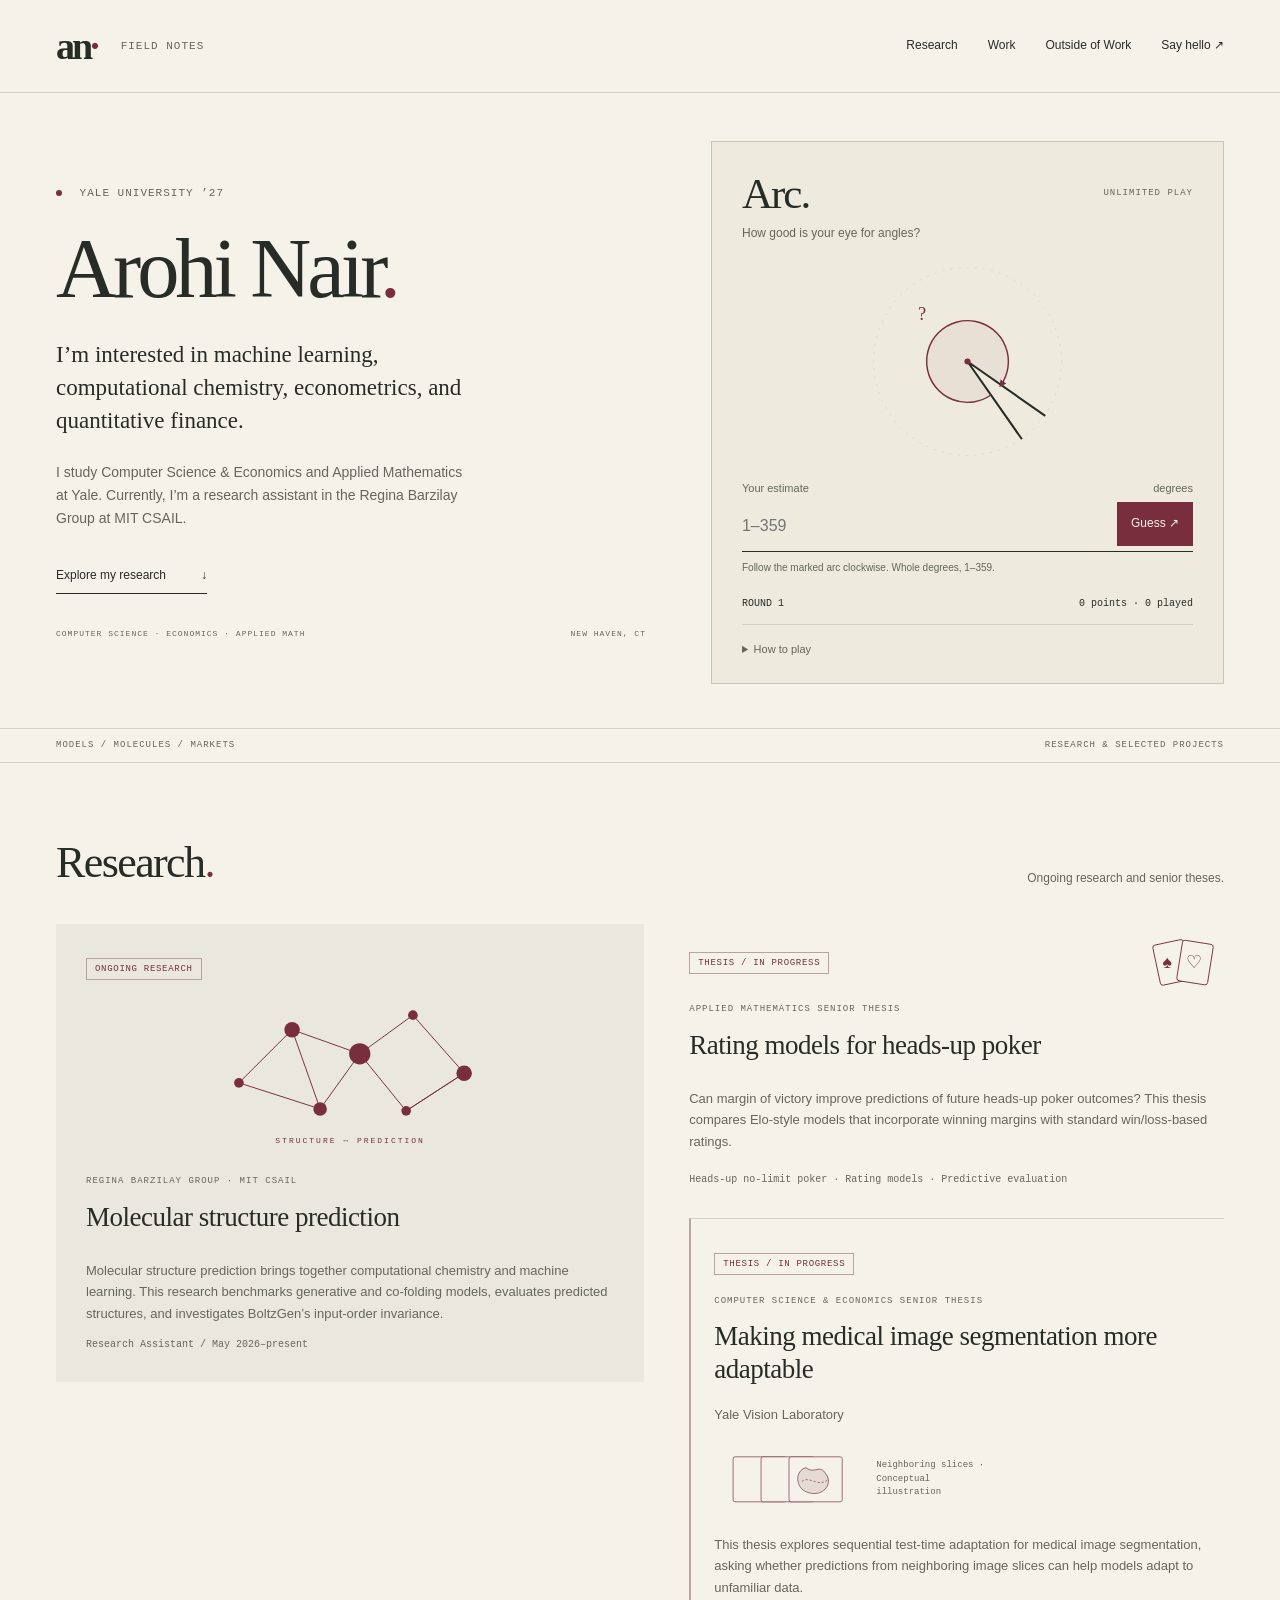
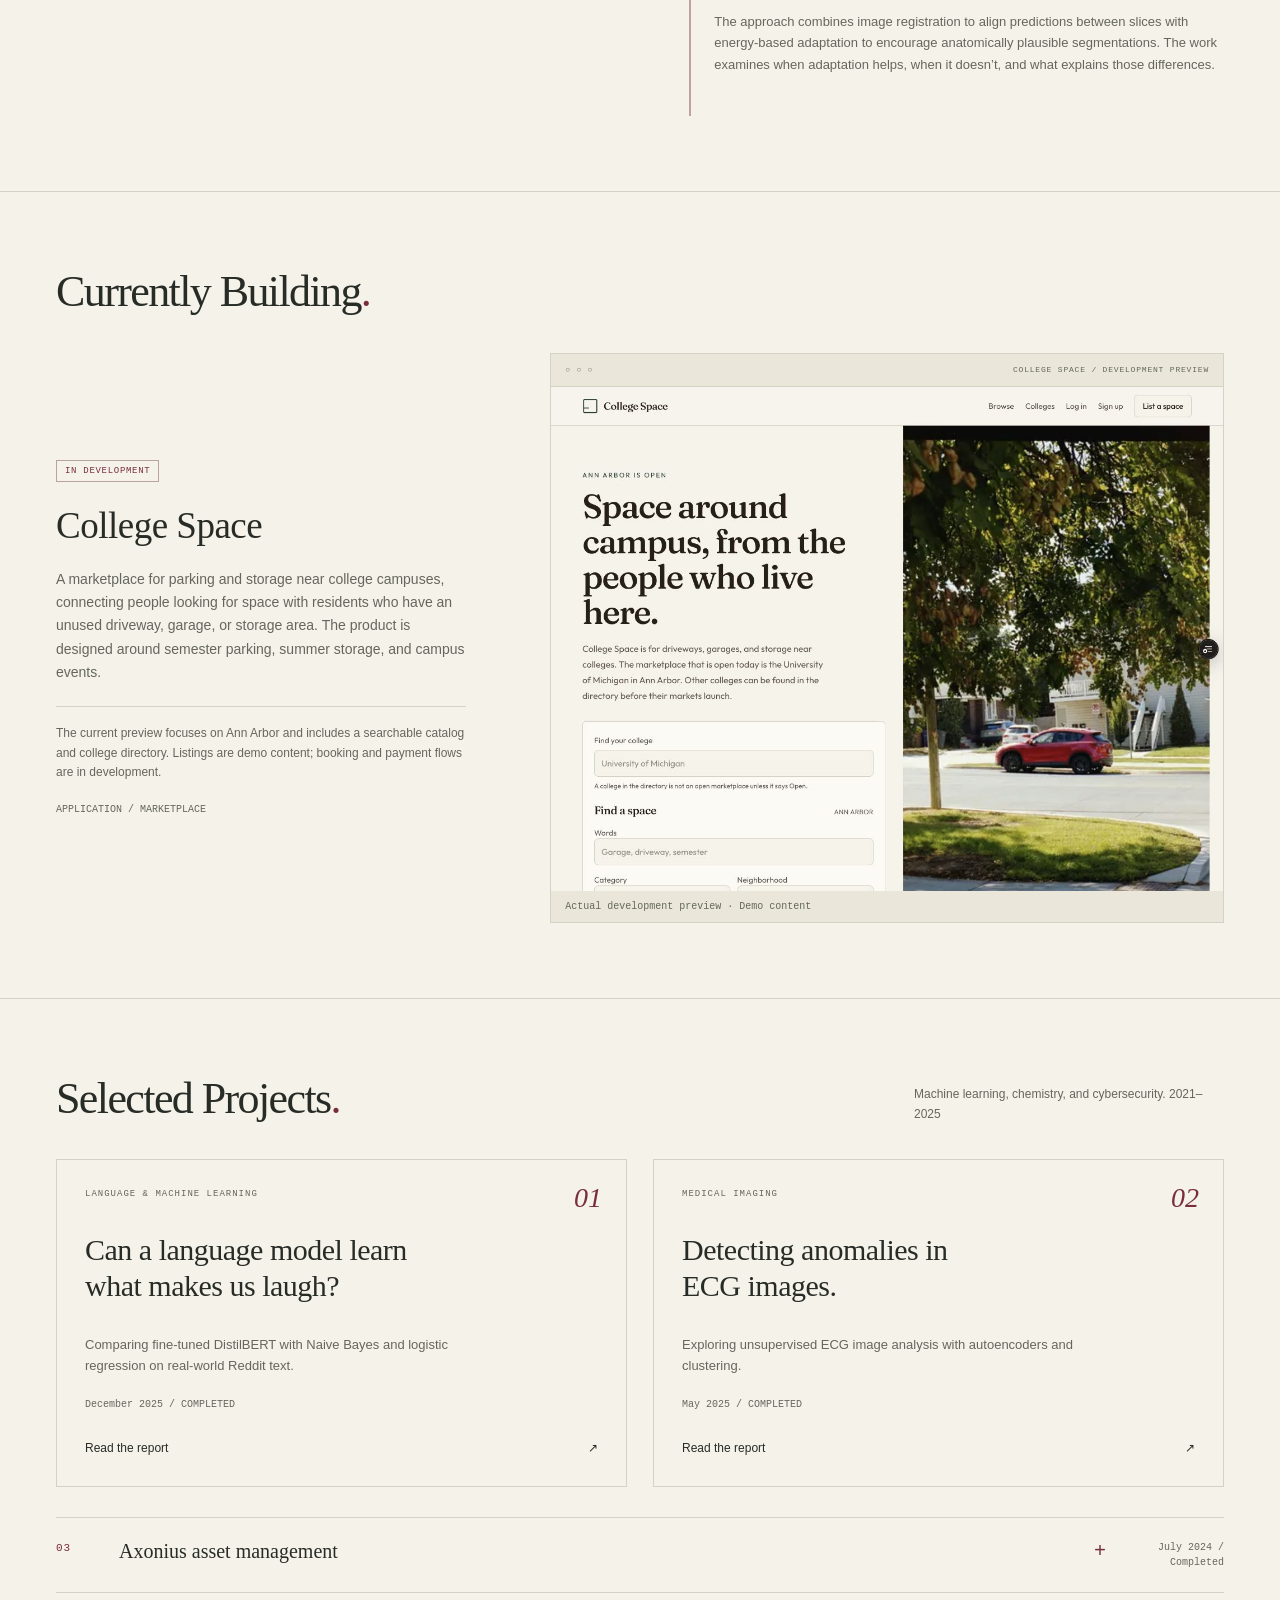
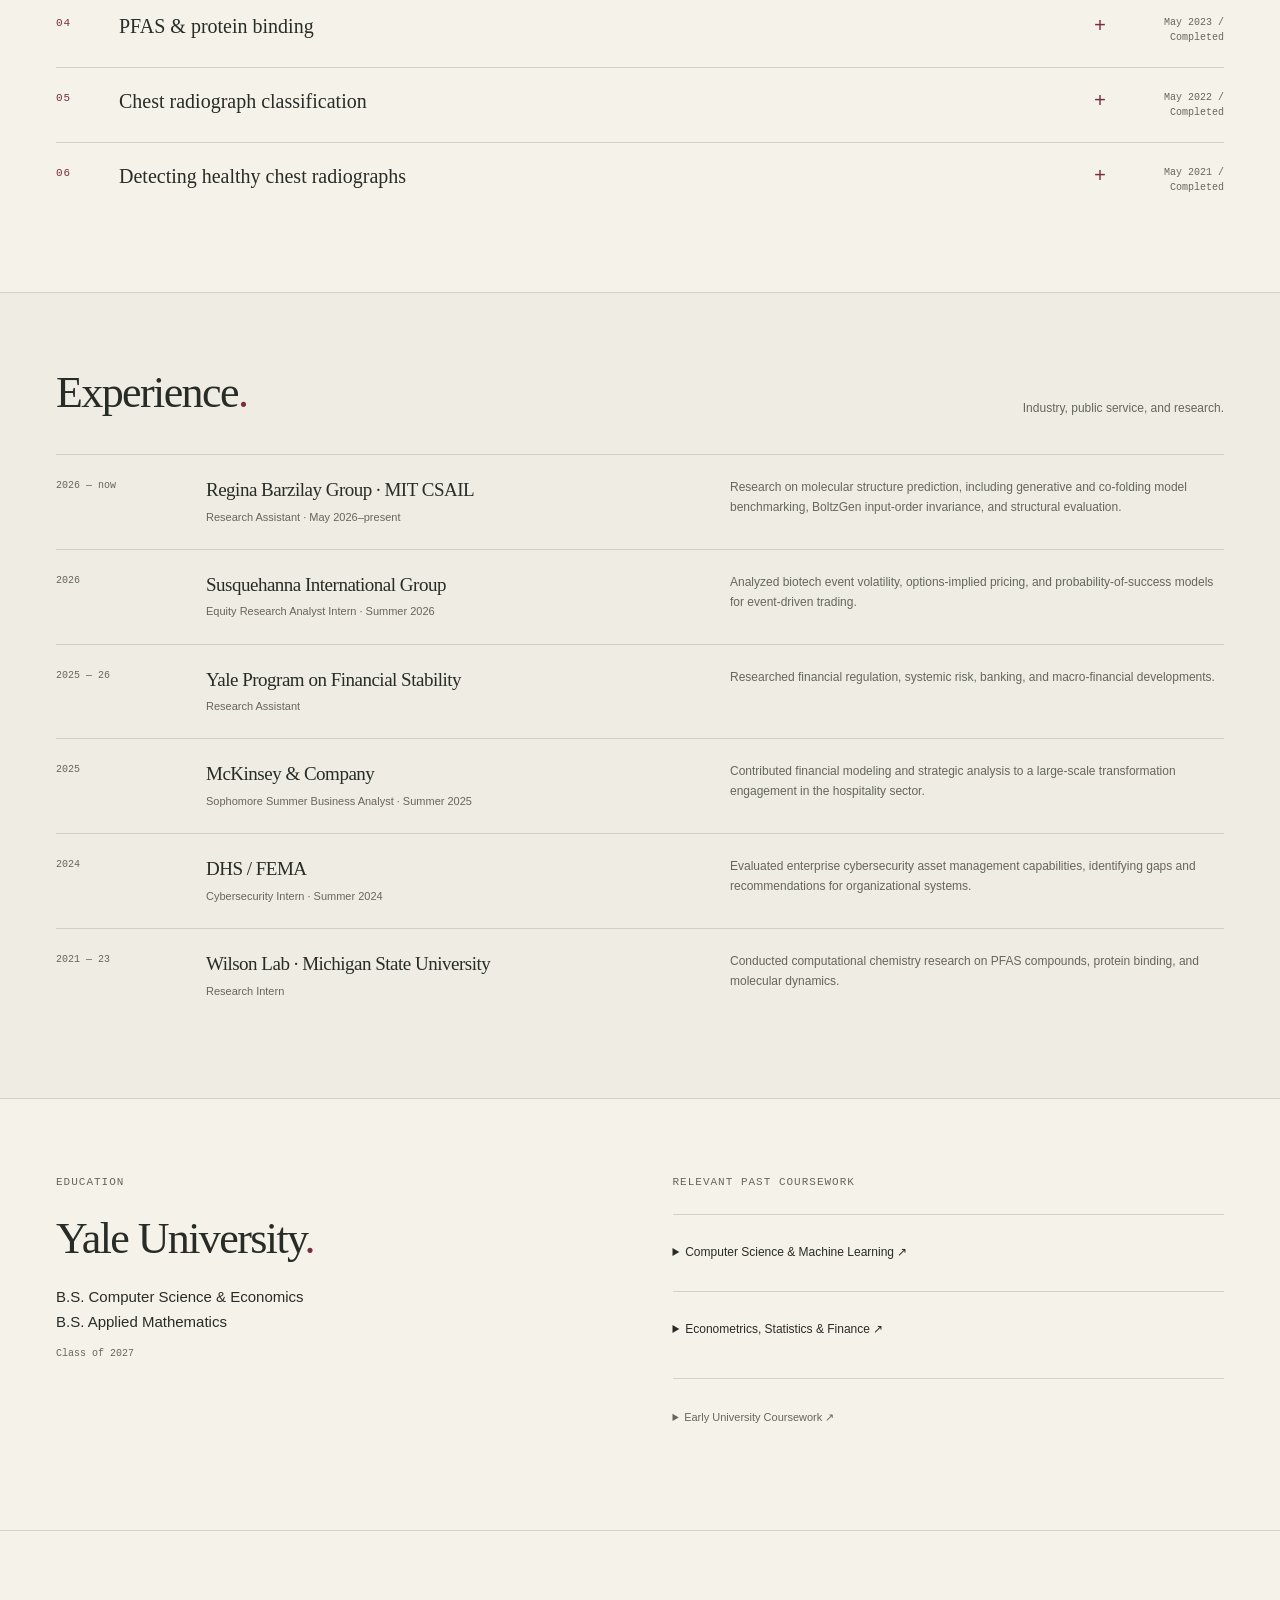
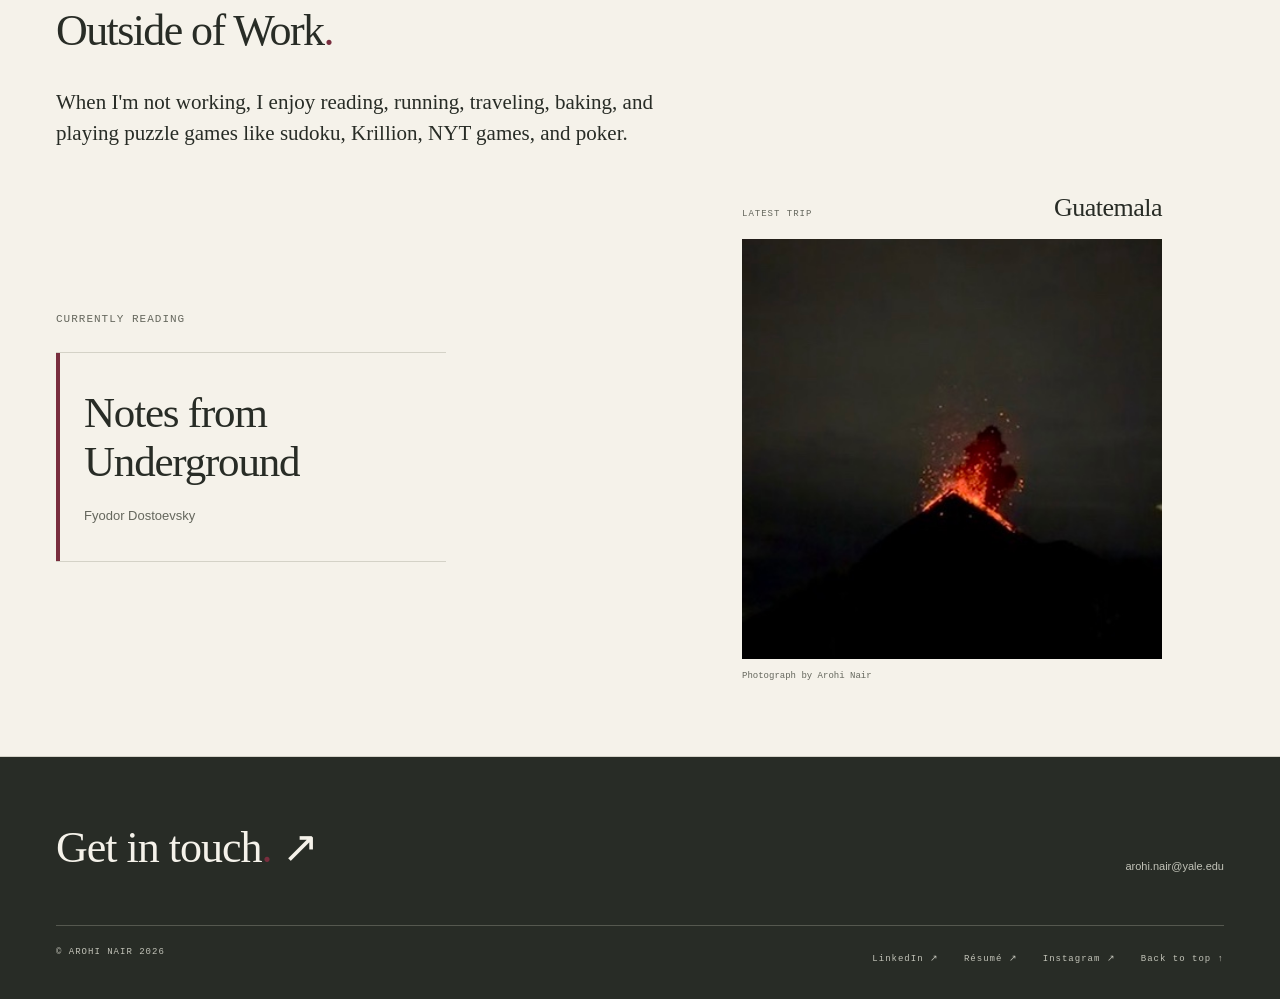
==== commit e89a0210: "Polish keyboard and touch access and expand Arc regression checks" ====
--- a/index.html
+++ b/index.html
@@ -114,7 +114,7 @@
 <div id="projects">
 </div>
 <noscript>
-<p>Project reports: <a href="https://drive.google.com/file/d/1Wr8ltrmApgyOrST3zG9oKPdnaNEM8PO9/view?usp=sharing">Detecting Humor in Reddit Text Using Neural Language Models</a><br><a href="https://drive.google.com/file/d/1zNtNSzDVQNmKI7AEqlPDX3rV4axEOpP8/view?usp=sharing">Unsupervised Anomaly Detection in ECG Images Using Autoencoders and Clustering Techniques</a><br><a href="https://drive.google.com/file/d/1Dq27lzqYNpdxVoeomHyTjPgEkxxmA5T8/view?usp=sharing">Proficiency of Axonius Asset Management System and Gap Analysis Report</a><br><a href="https://drive.google.com/file/d/1wLIxhnfKUJx_B0DmNIU7WvP6aZkkk1wW/view?usp=sharing">A Computational Approach to the Binding of Per- and Polyfluoroalkyl Substances to the PPARy Protein Receptor</a><br><a href="https://drive.google.com/file/d/1Lqa4hu4i3s9NxEt40TW0qE4lBDSlQxC9/view?usp=sharing">Radiomic Classification of Chest Radiographs - Identifying COVID-19, Viral Pneumonia, and Healthy Patients to Alleviate Hospital Congestion</a><br><a href="https://drive.google.com/file/d/1l4mQQD1WjiYHUDCUsmpwQBsFykpNkFe8/view?usp=sharing">Identifying Chest Radiographs Without Pathology Using a Convolutional Neural Network</a><br>
+<p>Project reports: <a href="https://drive.google.com/file/d/1Wr8ltrmApgyOrST3zG9oKPdnaNEM8PO9/view?usp=sharing">Detecting Humor in Reddit Text Using Neural Language Models</a><br><a href="https://drive.google.com/file/d/1zNtNSzDVQNmKI7AEqlPDX3rV4axEOpP8/view?usp=sharing">Unsupervised Anomaly Detection in ECG Images Using Autoencoders and Clustering Techniques</a><br><a href="https://drive.google.com/file/d/1Dq27lzqYNpdxVoeomHyTjPgEkxxmA5T8/view?usp=sharing">Proficiency of Axonius Asset Management System and Gap Analysis Report</a><br><a href="https://drive.google.com/file/d/1wLIxhnfKUJx_B0DmNIU7WvP6aZkkk1wW/view?usp=sharing">A Computational Approach to the Binding of Per- and Polyfluoroalkyl Substances to the PPARγ Protein Receptor</a><br><a href="https://drive.google.com/file/d/1Lqa4hu4i3s9NxEt40TW0qE4lBDSlQxC9/view?usp=sharing">Radiomic Classification of Chest Radiographs - Identifying COVID-19, Viral Pneumonia, and Healthy Patients to Alleviate Hospital Congestion</a><br><a href="https://drive.google.com/file/d/1l4mQQD1WjiYHUDCUsmpwQBsFykpNkFe8/view?usp=sharing">Identifying Chest Radiographs Without Pathology Using a Convolutional Neural Network</a><br>
 </p>
 </noscript>
 </section>
--- a/assets/css/portfolio/style.css
+++ b/assets/css/portfolio/style.css
@@ -902,3 +902,11 @@
   h1 { font-size: 52px; }
   .slice-sketch svg { width: 110px; }
 }
+/* Comfortable keyboard/touch targets without changing the visual design. */
+nav a { display: inline-flex; align-items: center; min-height: 44px; }
+.course-group > summary { min-height: 44px; align-content: center; }
+.rules > summary { min-height: 28px; align-content: center; }
+.text-link, .footer-bottom a { min-height: 28px; align-content: center; }
+
+.footer-bottom a { display: inline-flex; align-items: center; }
+footer a:focus-visible { outline-color: #e6b7bd; }
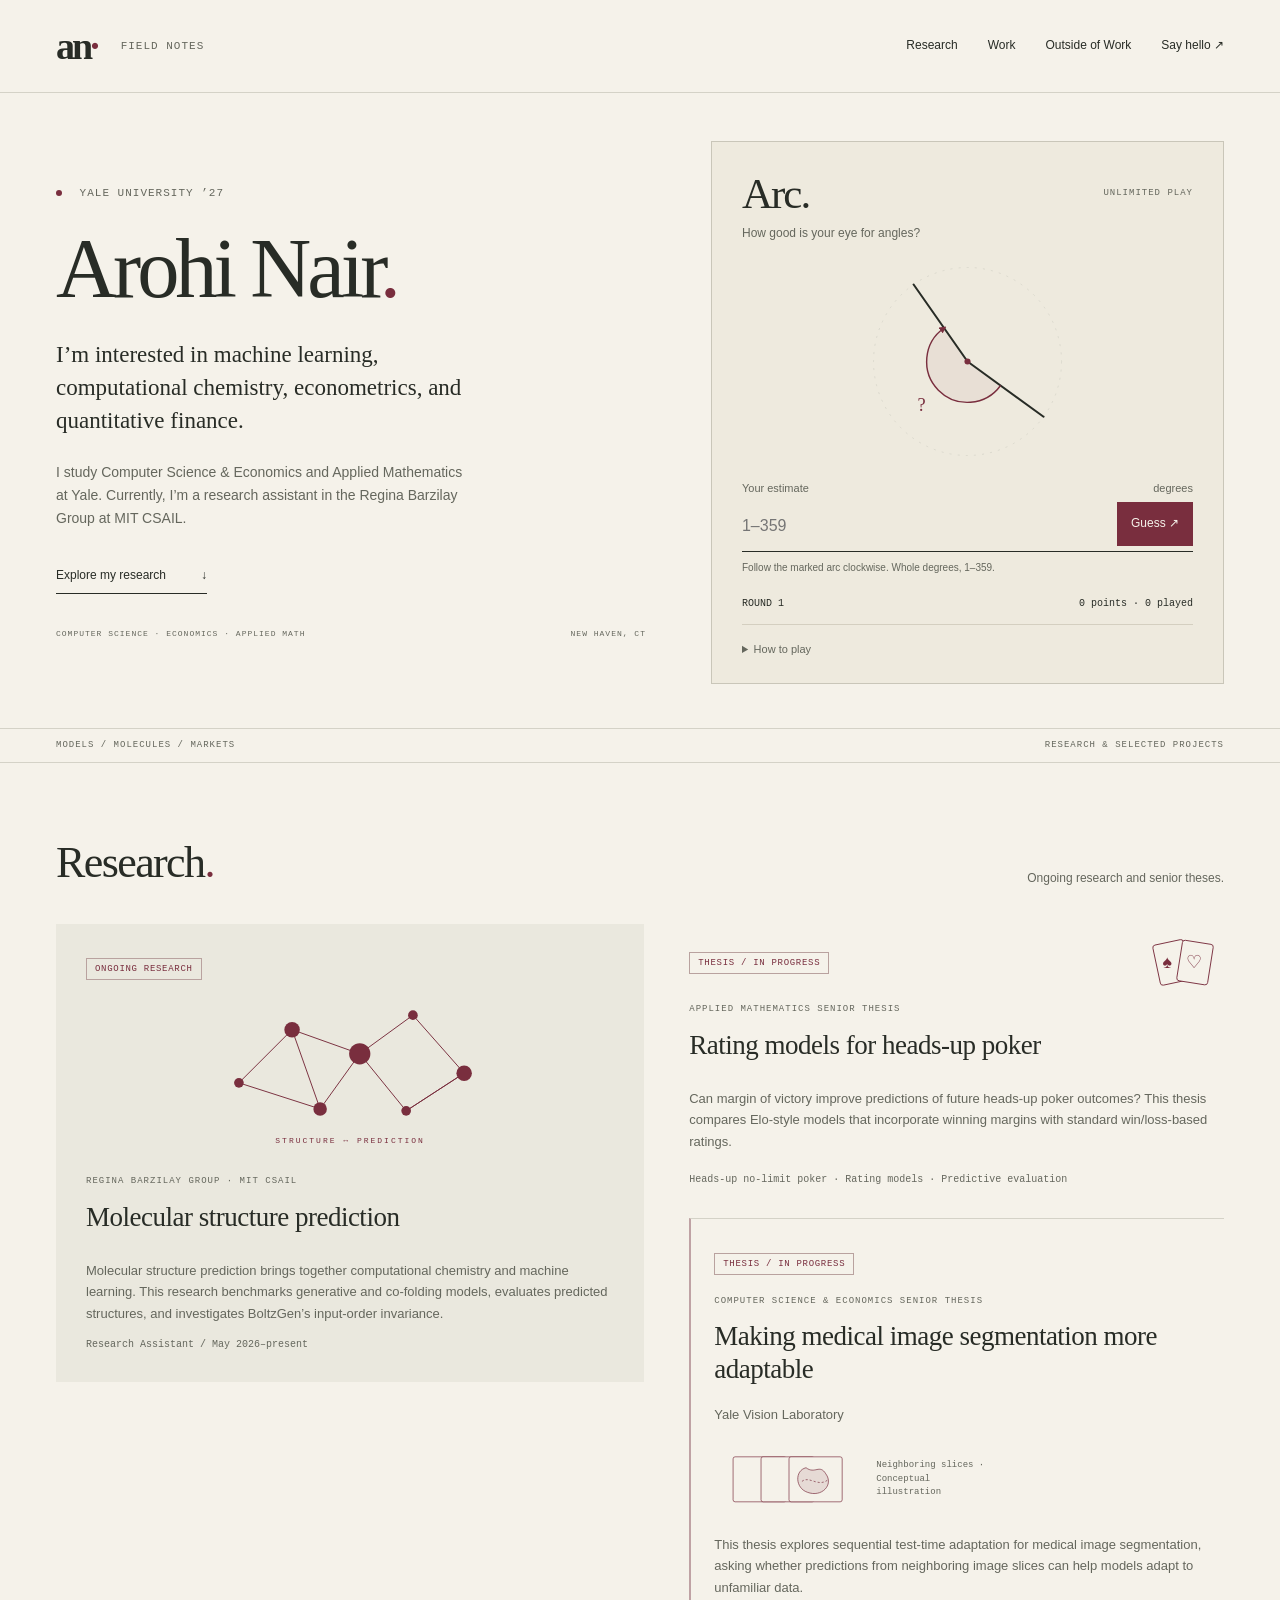
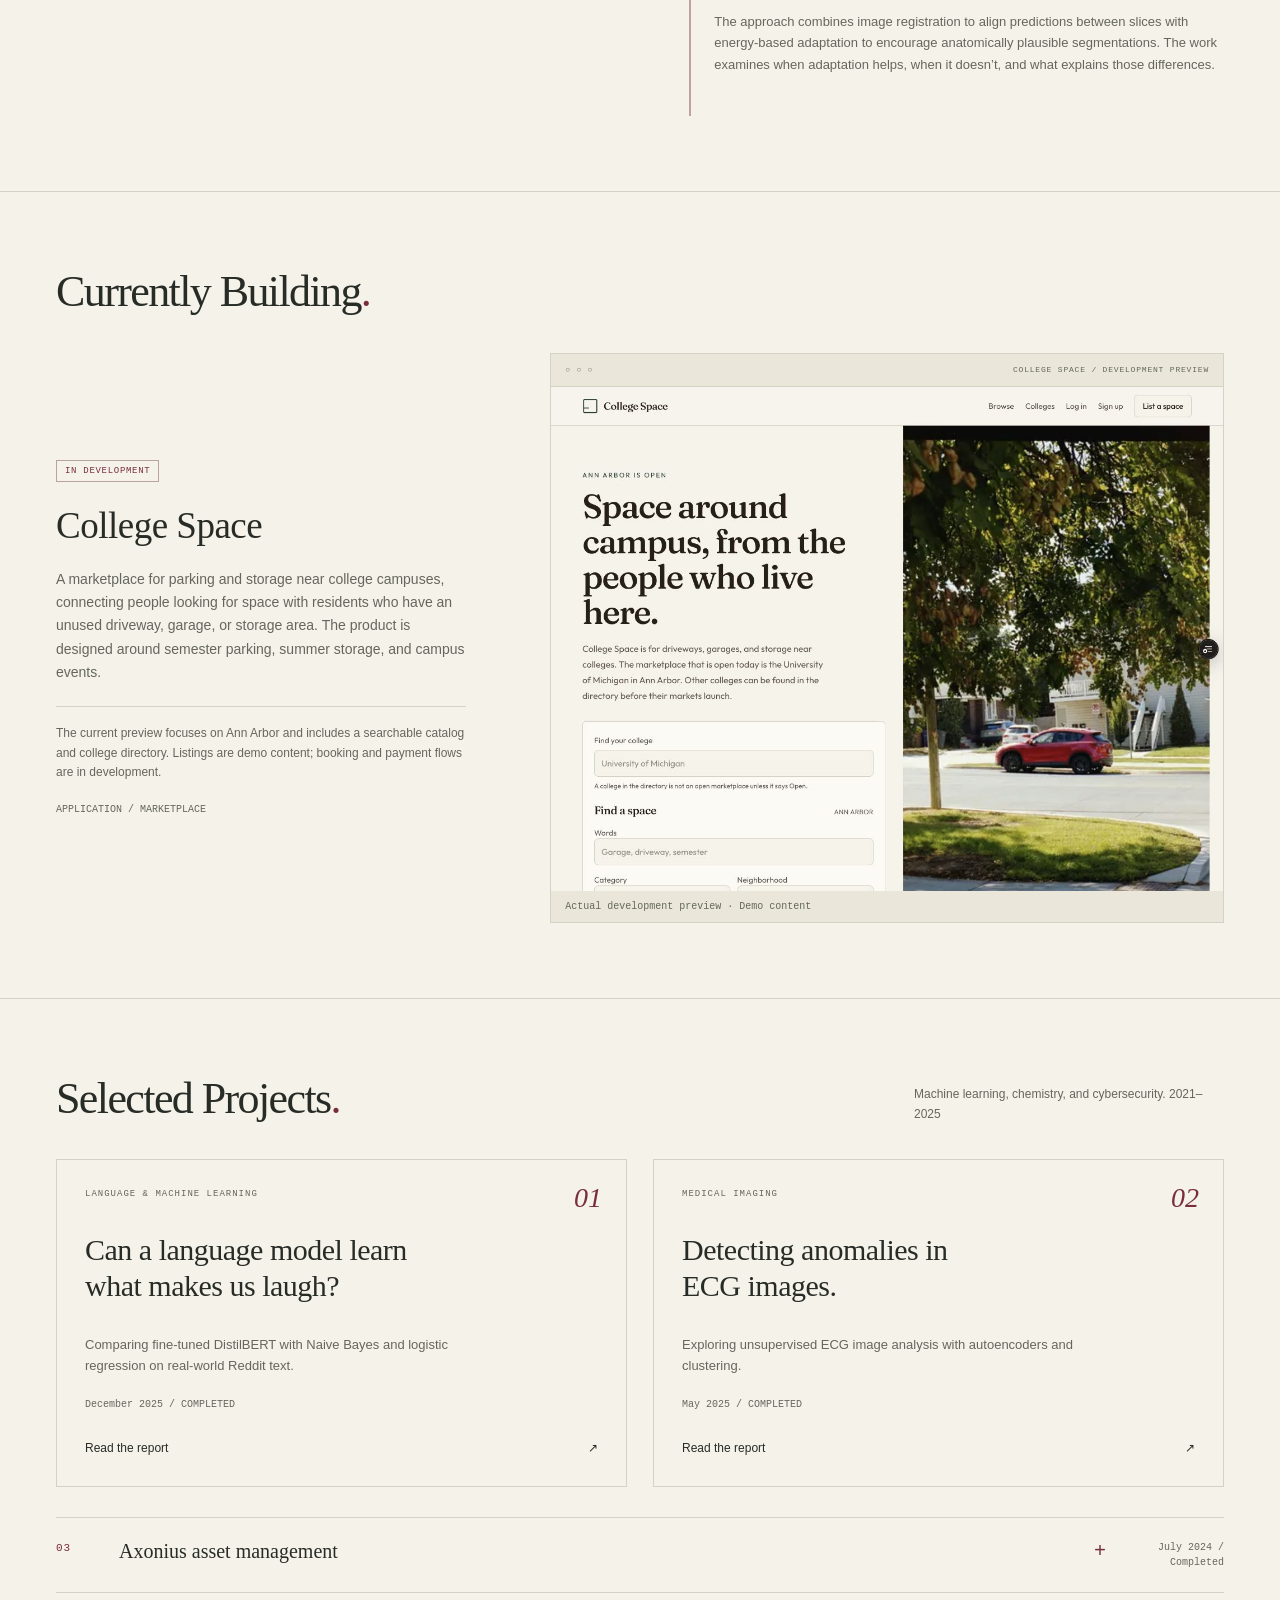
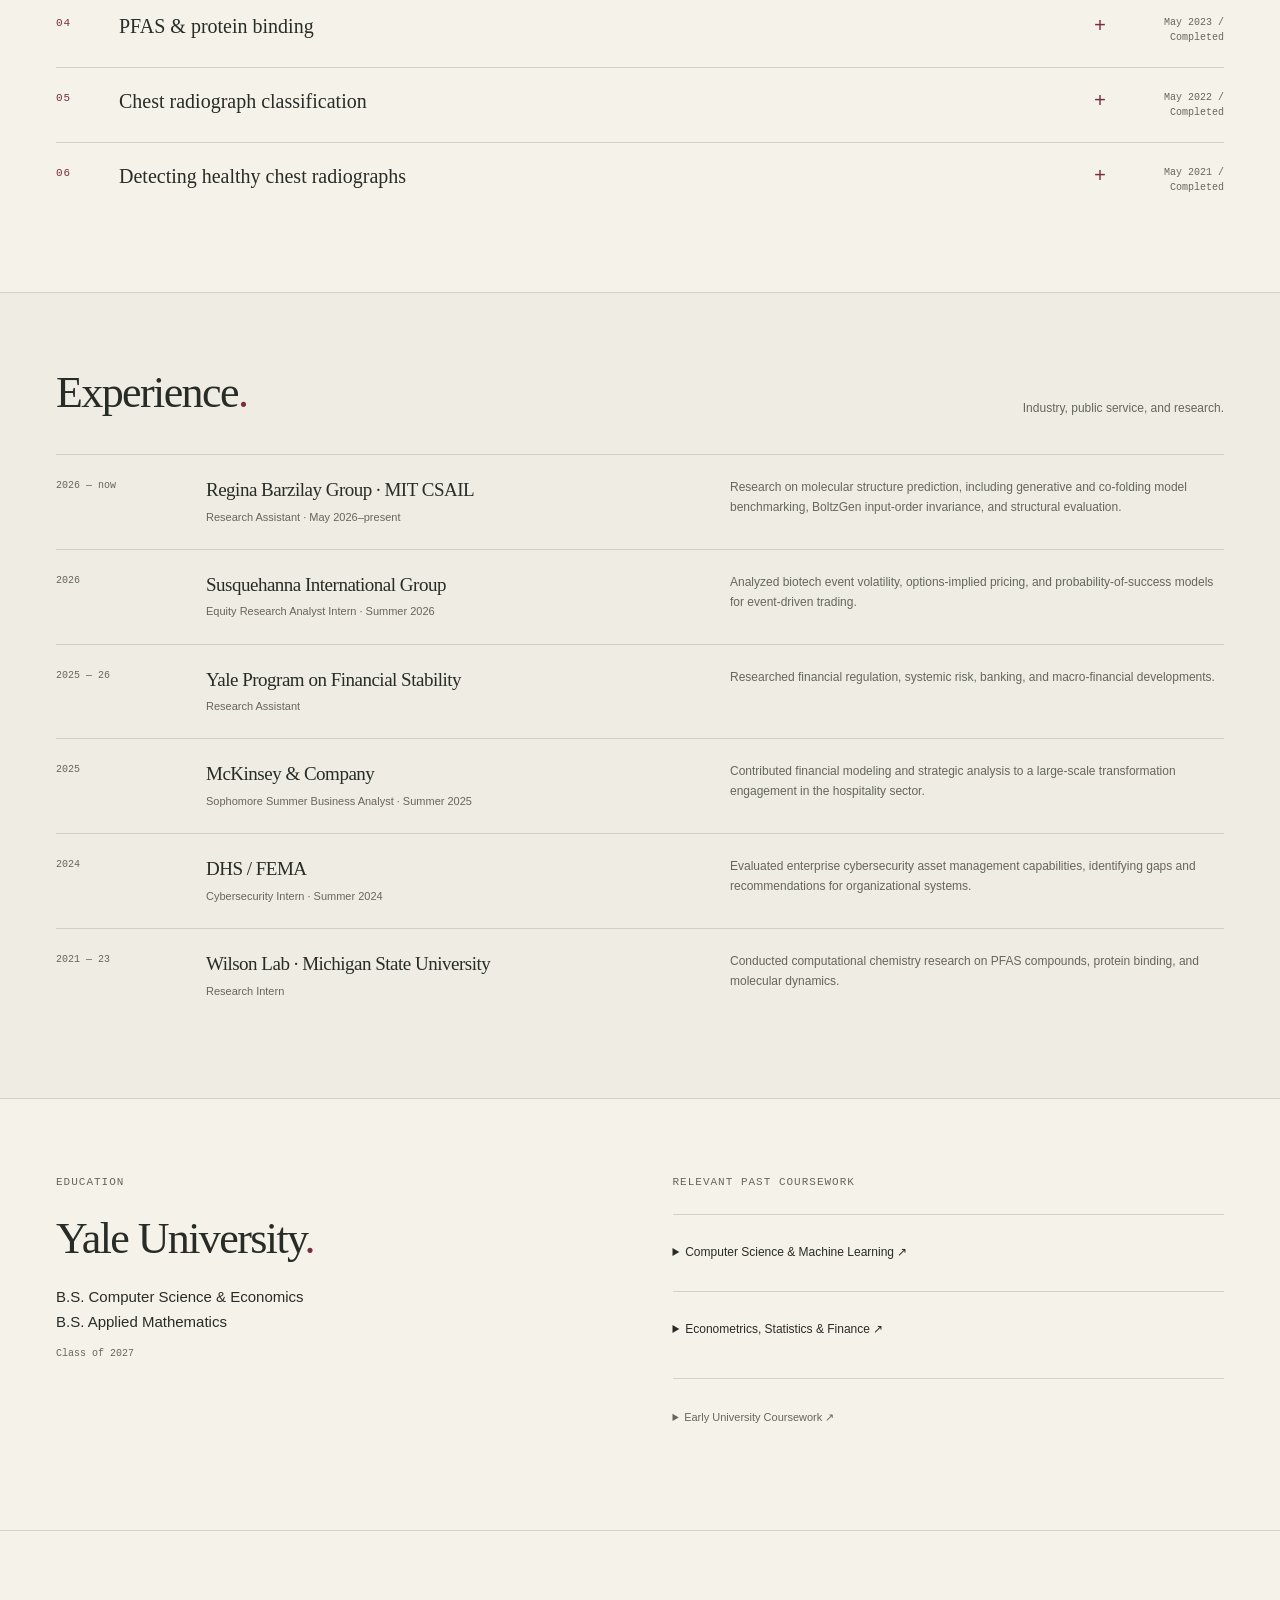
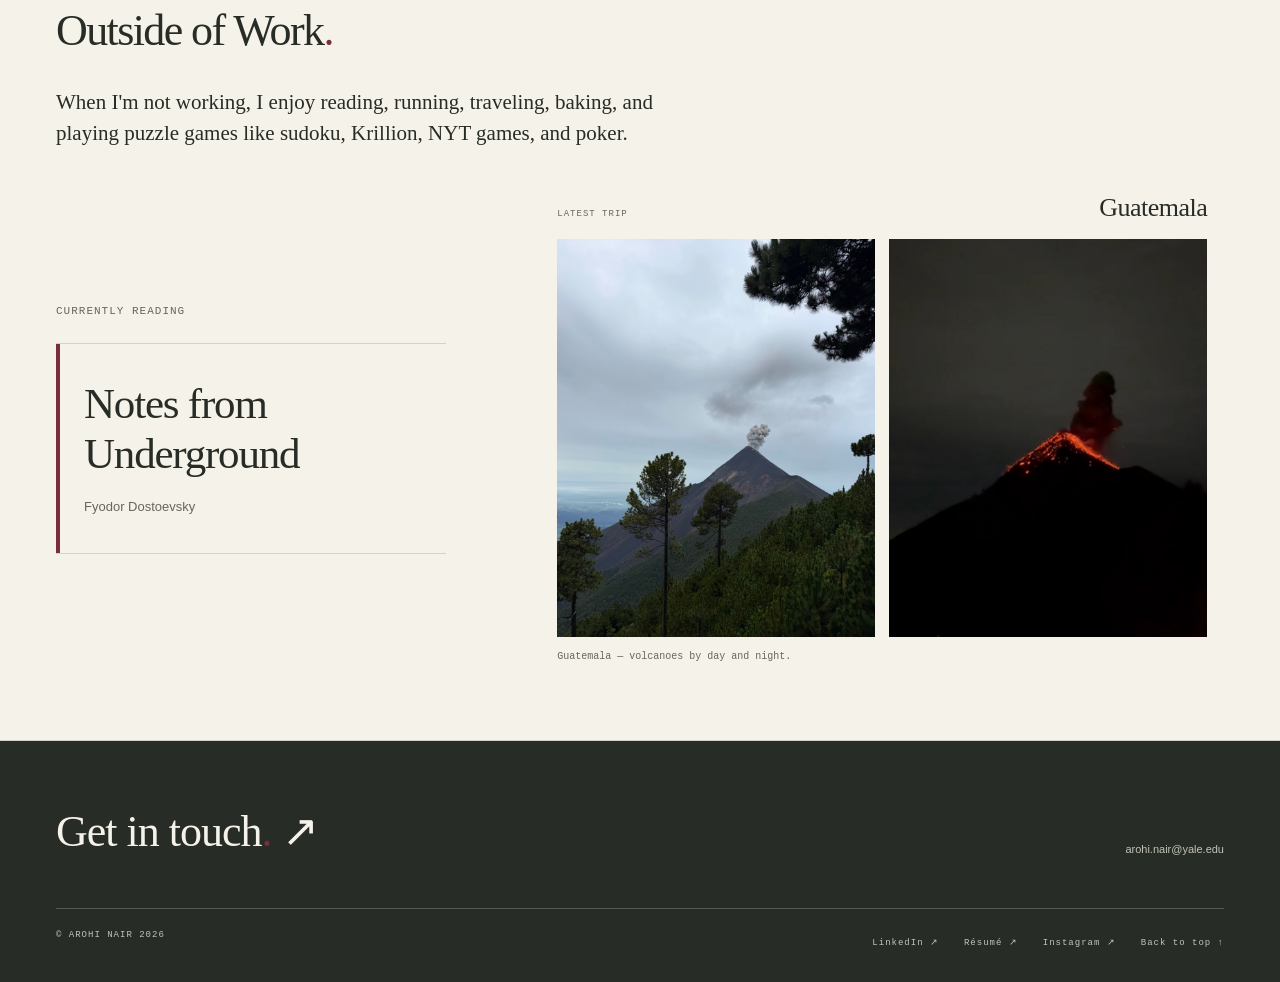
==== commit 1cb8a179: "Show Guatemala volcano photos in equal responsive frames" ====
--- a/index.html
+++ b/index.html
@@ -150,7 +150,7 @@
 
 </div>
 <p class="personal-description">When I'm not working, I enjoy reading, running, traveling, baking, and playing puzzle games like sudoku, Krillion, NYT games, and poker.</p>
-<div class="personal-editorial"><article class="reading-feature"><p class="eyebrow">CURRENTLY READING</p><div class="reading-title"><span class="book-rule" aria-hidden="true"></span><h3 id="reading-title"></h3><p id="reading-author"></p></div></article><figure class="trip-feature"><div class="trip-heading"><p class="eyebrow">LATEST TRIP</p><h3 id="trip-title"></h3></div><img id="trip-image" src="images/guatemala-volcano.jpeg" width="360" height="638" loading="lazy" decoding="async" alt="A volcano erupting at night in Guatemala, with glowing red lava above a dark mountain silhouette."><figcaption>Photograph by Arohi Nair</figcaption></figure></div>
+<div class="personal-editorial"><article class="reading-feature"><p class="eyebrow">CURRENTLY READING</p><div class="reading-title"><span class="book-rule" aria-hidden="true"></span><h3 id="reading-title"></h3><p id="reading-author"></p></div></article><figure class="trip-feature"><div class="trip-heading"><p class="eyebrow">LATEST TRIP</p><h3 id="trip-title"></h3></div><div class="trip-photos"><img id="trip-day" class="trip-day" src="images/guatemala-day.jpg" width="917" height="1200" loading="lazy" decoding="async" alt="A smoking volcano in Guatemala beneath a cloudy daytime sky, framed by pine trees."><img id="trip-night" class="trip-night" src="images/guatemala-night.jpg" width="828" height="1800" loading="lazy" decoding="async" alt="Glowing lava spilling down a volcano in Guatemala during a nighttime eruption, with a plume above the summit."></div><figcaption id="trip-caption">Guatemala — volcanoes by day and night.</figcaption></figure></div>
 </section>
 <footer id="contact">
 
--- a/assets/css/portfolio/style.css
+++ b/assets/css/portfolio/style.css
@@ -910,3 +910,24 @@
 
 .footer-bottom a { display: inline-flex; align-items: center; }
 footer a:focus-visible { outline-color: #e6b7bd; }
+
+/* Guatemala: equal portrait frames; crop with object-fit, never stretch. */
+.personal-editorial { grid-template-columns: .8fr 1.3fr; gap: 64px; }
+.trip-feature { max-width: 650px; }
+.trip-photos { display: grid; grid-template-columns: 1fr 1fr; gap: 14px; align-items: end; }
+.trip-feature .trip-day { aspect-ratio: 4 / 5; object-fit: cover; object-position: center; }
+.trip-feature .trip-night { aspect-ratio: 4 / 5; object-fit: cover; object-position: 50% 58%; }
+.trip-feature figcaption { line-height: 1.6; font-size: 10px; }
+@media(max-width:1000px) {
+  .personal-editorial { grid-template-columns: .8fr 1.3fr; gap: 30px; }
+  .reading-title h3 { font-size: 36px; }
+  .trip-photos { gap: 10px; }
+}
+@media(max-width:700px) {
+  .personal-editorial { grid-template-columns: 1fr; gap: 35px; }
+  .trip-feature { max-width: 400px; }
+  .trip-photos { grid-template-columns: 1fr; gap: 16px; }
+
+
+  .reading-title h3 { font-size: 37px; }
+}
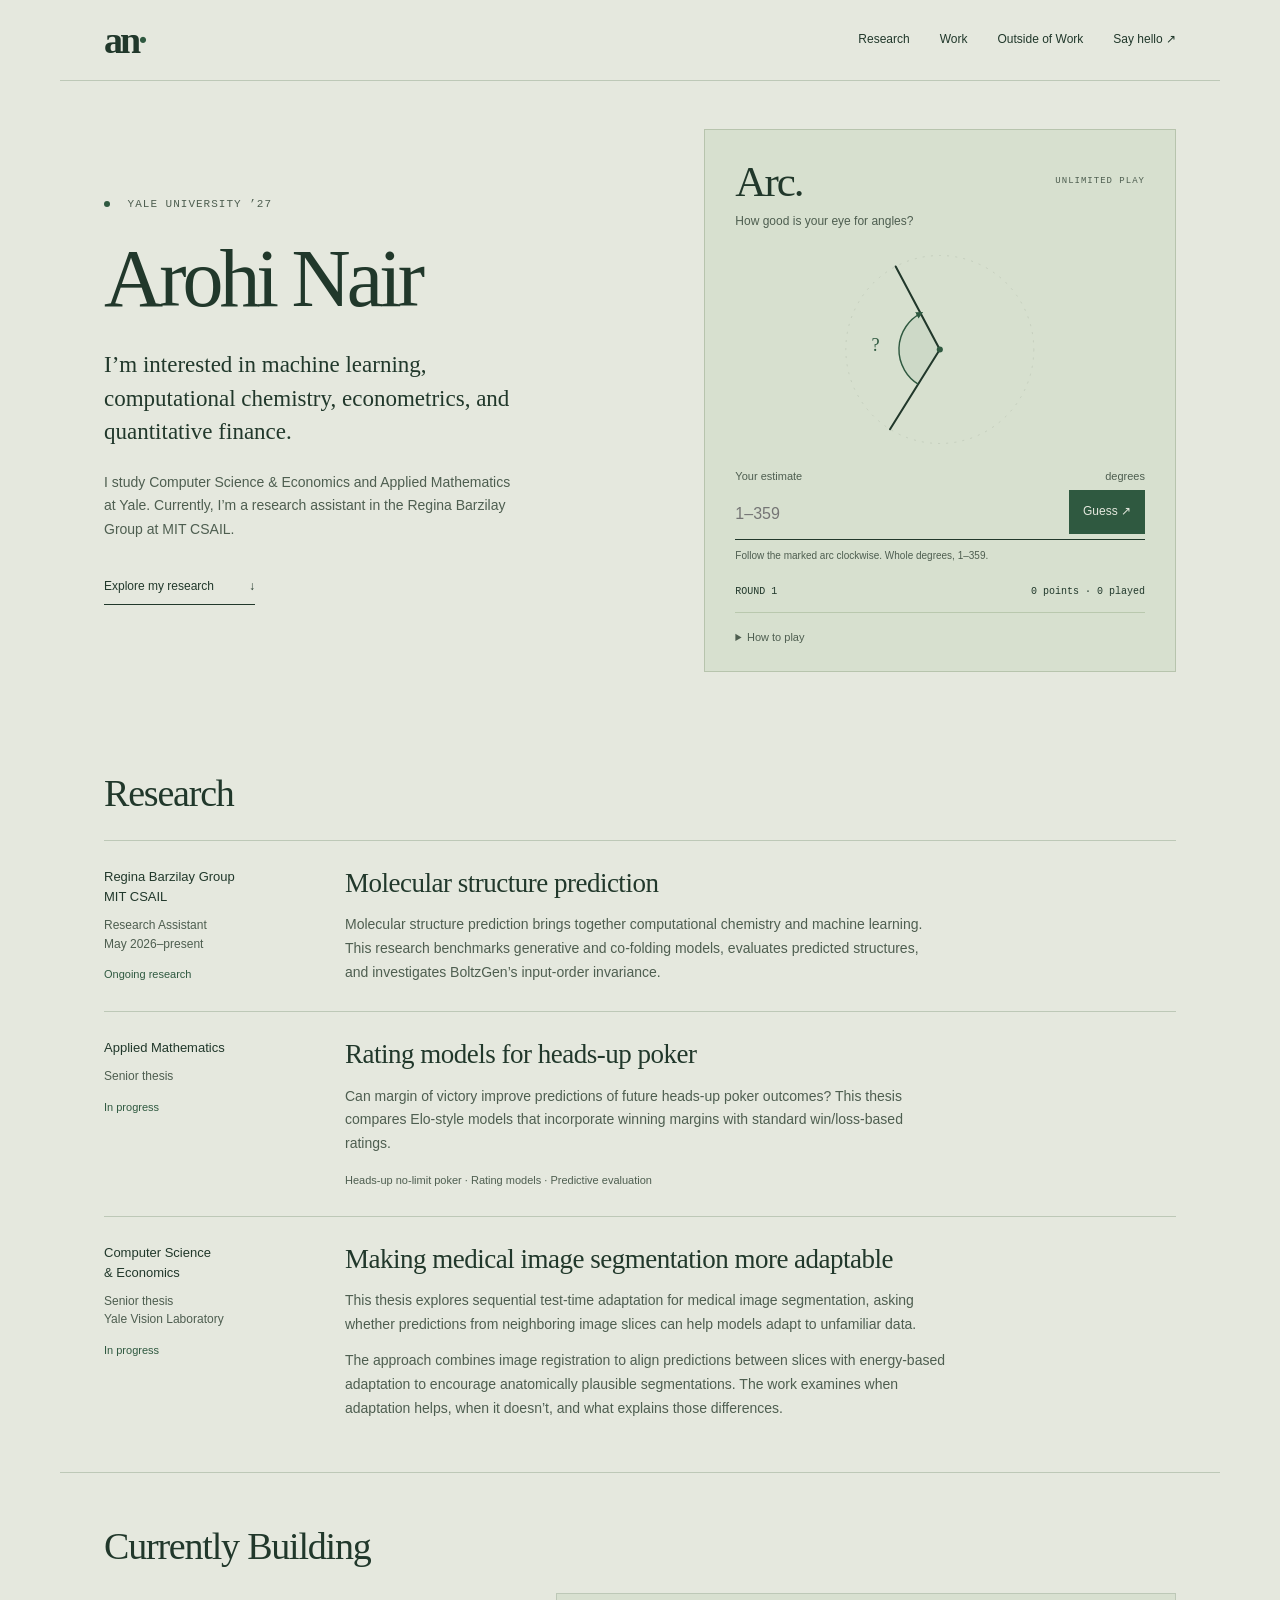
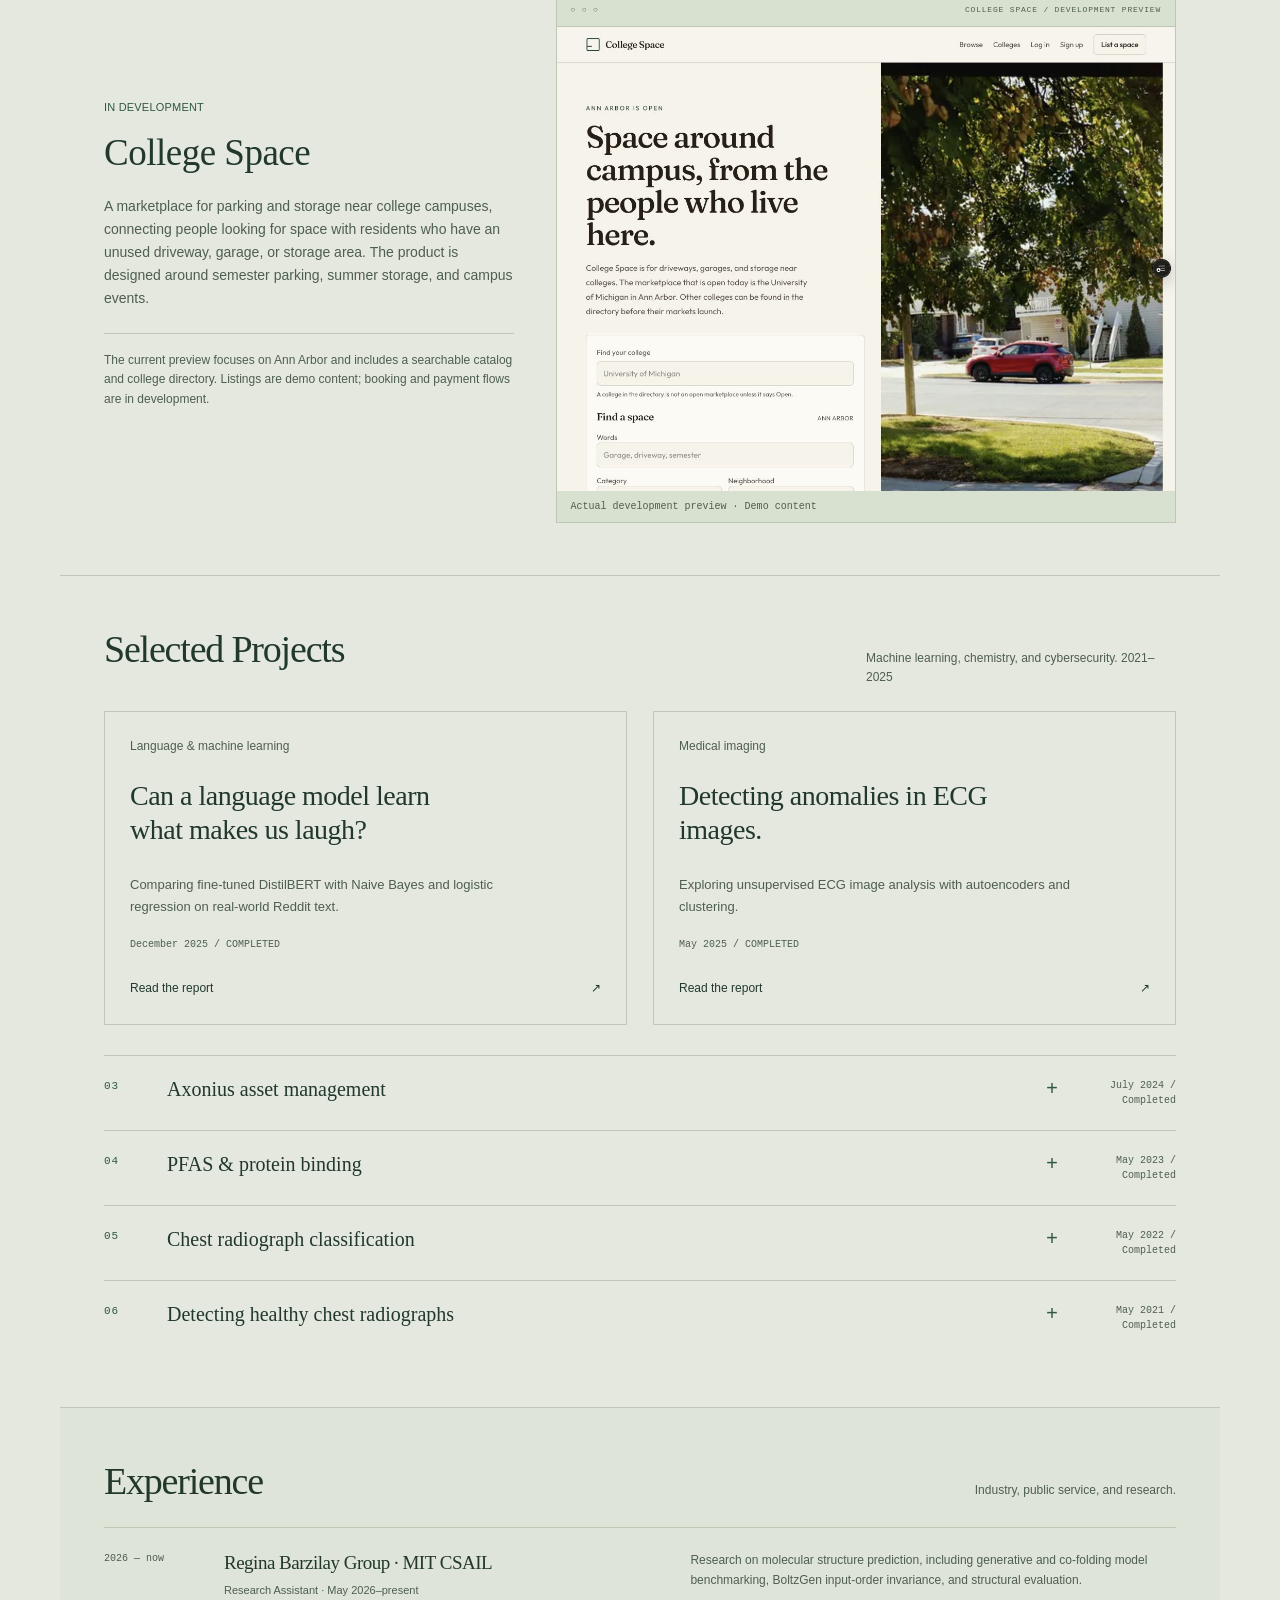
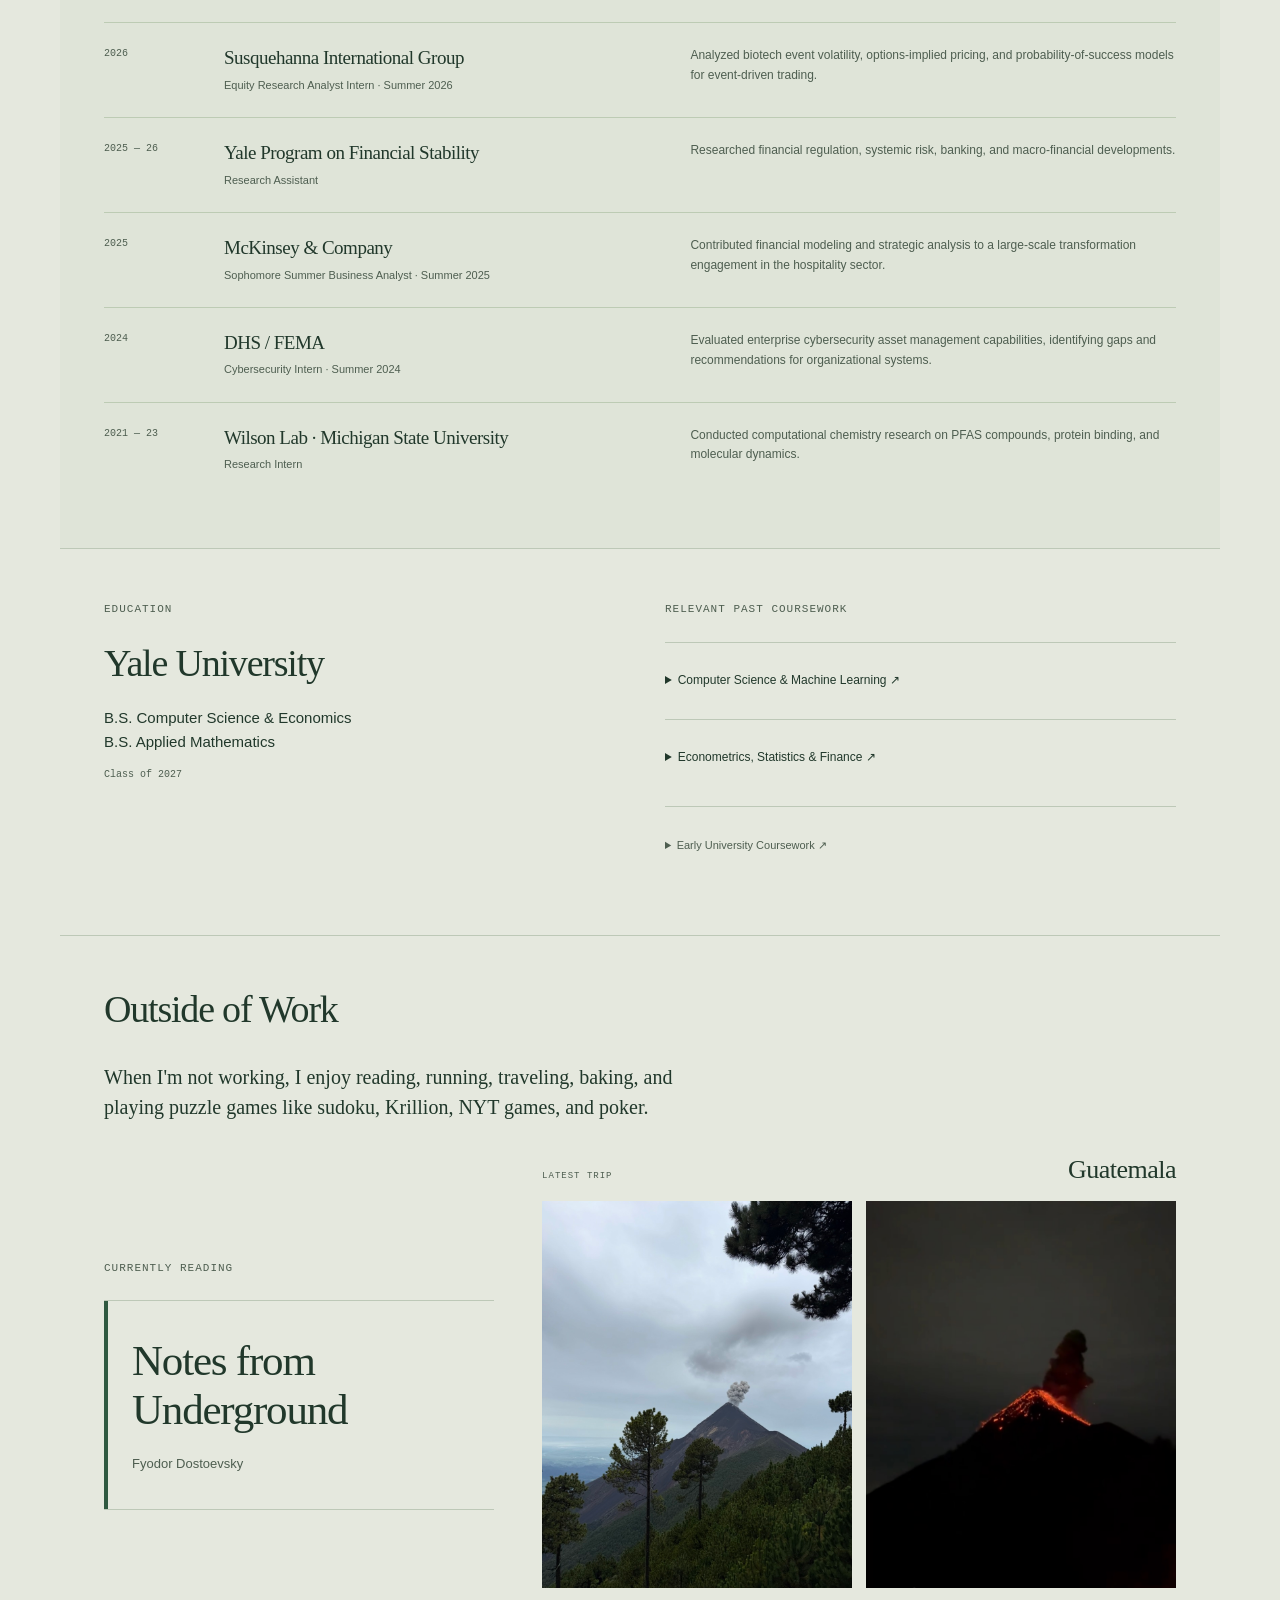
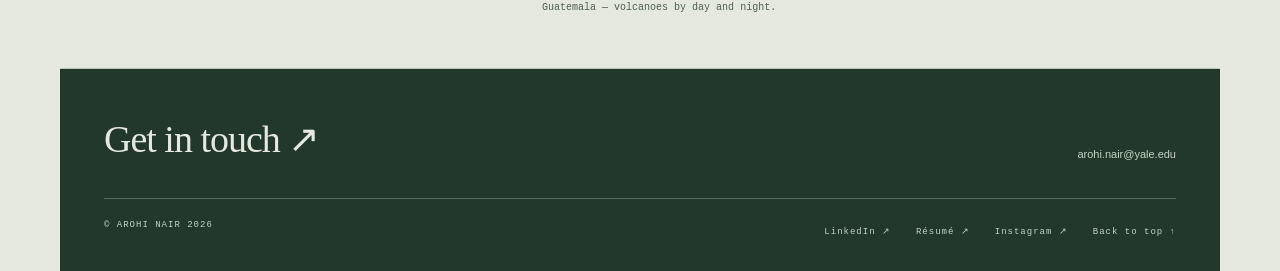
==== commit bce9c011: "Refine portfolio spacing and introduce muted green palette" ====
--- a/index.html
+++ b/index.html
@@ -10,14 +10,14 @@
 <meta property="og:url" content="https://arohinair.com/">
 <meta property="og:image" content="https://arohinair.com/images/arohi.png">
 <meta name="twitter:card" content="summary">
-<meta name="theme-color" content="#f5f2ea">
+<meta name="theme-color" content="#e5e8de">
 <link rel="icon" href="images/icon.png">
 <link rel="stylesheet" href="assets/css/portfolio/style.css">
 <script type="module" src="assets/js/portfolio/site.js">
 </script>
 </head>
 <body><a class="skip" href="#main">Skip to content</a>
-<header class="site-header"><a class="wordmark" href="#">an<span>·</span></a><span class="edition">FIELD NOTES</span>
+<header class="site-header"><a class="wordmark" href="#">an<span>·</span></a>
 <nav aria-label="Main navigation"><a href="#research">Research</a><a href="#work">Work</a><a href="#notes">Outside of Work</a><a href="mailto:arohi.nair@yale.edu">Say hello ↗</a>
 </nav>
 </header>
@@ -25,18 +25,16 @@
 <section class="hero">
 <div class="intro">
 <p class="eyebrow"><span class="dot"></span> YALE UNIVERSITY ’27</p>
-<h1>Arohi Nair<span class="serif-dot">.</span></h1>
+<h1>Arohi Nair</h1>
 <p class="intro-copy">I’m interested in machine learning, computational chemistry, econometrics, and quantitative finance.</p>
 <p class="bio">I study Computer Science & Economics and Applied Mathematics at Yale. Currently, I’m a research assistant in the Regina Barzilay Group at MIT CSAIL.</p><a class="text-link" href="#research">Explore my research <span>↓</span></a>
-<div class="hero-foot"><span>COMPUTER SCIENCE · ECONOMICS · APPLIED MATH</span><span>NEW HAVEN, CT</span>
-</div>
 </div>
 <aside class="game angle-game" aria-labelledby="game-title">
 <div class="game-title-row"><h2 id="game-title">Arc.</h2><span class="mono">UNLIMITED PLAY</span></div>
 <p class="game-deck">How good is your eye for angles?</p>
 <svg id="angle-diagram" viewBox="0 0 320 230" role="img" aria-labelledby="angle-title angle-description">
 <title id="angle-title">Estimate the marked angle</title>
-<desc id="angle-description">Two rays meet at a vertex. Estimate the angle traced clockwise by the burgundy arc, which may be greater than 180 degrees.</desc>
+<desc id="angle-description">Two rays meet at a vertex. Estimate the angle traced clockwise by the marked arc, which may be greater than 180 degrees.</desc>
 <defs><marker id="arc-arrow" markerWidth="5" markerHeight="5" refX="3" refY="2.5" orient="auto"><path d="M0,0 L5,2.5 L0,5" fill="currentColor"/></marker></defs>
 <circle class="angle-guide" cx="160" cy="115" r="92"/>
 <path id="angle-sector" class="angle-sector"/>
@@ -56,58 +54,45 @@
 <button id="next-angle" class="next-angle" hidden>Next angle ↗</button>
 <div class="game-bottom"><span id="round-label">ROUND 1</span><span id="session-score">0 points · 0 played</span></div>
 <details class="rules"><summary>How to play</summary>
-<p>Estimate the angle between the two rays, following the burgundy arc clockwise. The marked angle can be anything from 1° to 359°, including angles larger than a half-turn.</p>
+<p>Estimate the angle between the two rays, following the marked arc clockwise. The marked angle can be anything from 1° to 359°, including angles larger than a half-turn.</p>
 <p>You get one guess per round. The answer appears immediately, with your estimate drawn as a dashed ray. Earn up to 100 points: 100 for an exact guess, losing points linearly with absolute error, down to 0 at 180° off. Your score runs for this page session. Play as many rounds as you like.</p>
 <p>Inspired by <a href="https://angledle.com/">Angledle</a>. Independently written, with original styling and an immediate-reveal format rather than its six-guess daily puzzle.</p>
 </details>
 <noscript><p>Enable JavaScript to play the angle game.</p></noscript>
 </aside>
 </section>
-<div class="section-divider"><span>MODELS / MOLECULES / MARKETS</span><span>RESEARCH & SELECTED PROJECTS</span>
-</div>
 <section id="research" class="section">
 <div class="section-head">
 <div>
 
-<h2>Research<span class="serif-dot">.</span></h2>
+<h2>Research</h2>
 </div>
-<p>Ongoing research and senior theses.</p>
+
 </div>
-<div class="research-layout">
-<article class="research-feature"><span class="status">ONGOING RESEARCH</span>
-<div class="molecule" aria-hidden="true"><svg viewBox="0 0 300 150"><g fill="none" stroke="currentColor" stroke-width="1"><path d="M35 95L90 40L160 65L215 25L268 85L208 124L160 65L119 122L35 95M90 40L119 122M208 124L268 85"/></g><g fill="currentColor"><circle cx="35" cy="95" r="5"/><circle cx="90" cy="40" r="8"/><circle cx="160" cy="65" r="11"/><circle cx="215" cy="25" r="5"/><circle cx="268" cy="85" r="8"/><circle cx="208" cy="124" r="5"/><circle cx="119" cy="122" r="7"/></g></svg><span>STRUCTURE ↔ PREDICTION</span>
-</div>
-<p class="eyebrow">REGINA BARZILAY GROUP · MIT CSAIL</p>
-<h3>Molecular structure prediction</h3>
-<p>Molecular structure prediction brings together computational chemistry and machine learning. This research benchmarks generative and co-folding models, evaluates predicted structures, and investigates BoltzGen’s input-order invariance.</p>
-<p class="caption">Research Assistant / May 2026–present</p>
+<div class="research-list">
+<article class="research-entry">
+<div class="research-meta"><p>Regina Barzilay Group<br> MIT CSAIL</p><span>Research Assistant<br>May 2026–present</span><span class="research-state">Ongoing research</span></div>
+<div class="research-body"><h3>Molecular structure prediction</h3><p>Molecular structure prediction brings together computational chemistry and machine learning. This research benchmarks generative and co-folding models, evaluates predicted structures, and investigates BoltzGen’s input-order invariance.</p></div>
 </article>
-<div class="theses">
-<article class="poker-thesis"><div class="thesis-top"><span class="status">THESIS / IN PROGRESS</span><svg class="poker-sketch" viewBox="0 0 92 64" aria-hidden="true"><g fill="var(--paper)" stroke="currentColor"><rect x="16" y="9" width="35" height="46" rx="3" transform="rotate(-12 33 32)"/><rect x="42" y="9" width="35" height="46" rx="3" transform="rotate(9 59 32)"/></g><g fill="currentColor" font-family="Georgia" font-size="20"><text x="23" y="38">♠</text><text x="49" y="38">♡</text></g></svg></div>
-<p class="eyebrow">APPLIED MATHEMATICS SENIOR THESIS</p>
-<h3>Rating models for heads-up poker</h3>
-<p>Can margin of victory improve predictions of future heads-up poker outcomes? This thesis compares Elo-style models that incorporate winning margins with standard win/loss-based ratings.</p><span class="caption">Heads-up no-limit poker · Rating models · Predictive evaluation</span>
+<article class="research-entry">
+<div class="research-meta"><p>Applied Mathematics</p><span>Senior thesis</span><span class="research-state">In progress</span></div>
+<div class="research-body"><h3>Rating models for heads-up poker</h3><p>Can margin of victory improve predictions of future heads-up poker outcomes? This thesis compares Elo-style models that incorporate winning margins with standard win/loss-based ratings.</p><p class="research-topics">Heads-up no-limit poker · Rating models · Predictive evaluation</p></div>
 </article>
-<article class="vision-thesis"><span class="status">THESIS / IN PROGRESS</span>
-<p class="eyebrow">COMPUTER SCIENCE & ECONOMICS SENIOR THESIS</p>
-<h3>Making medical image segmentation more adaptable</h3>
-<p class="lab-label">Yale Vision Laboratory</p>
-<div class="slice-sketch" aria-hidden="true"><svg viewBox="0 0 220 92"><g fill="var(--paper)" stroke="currentColor" stroke-width="1"><rect x="28" y="12" width="78" height="66" rx="3"/><rect x="69" y="12" width="78" height="66" rx="3"/><rect x="110" y="12" width="78" height="66" rx="3"/></g><g fill="currentColor" fill-opacity=".12" stroke="currentColor"><path d="M135 28C118 32 119 58 137 64C158 72 176 53 164 37C155 22 148 38 135 28Z"/></g><path d="M129 48C140 39 153 58 168 45" fill="none" stroke="currentColor" stroke-dasharray="3 3"/></svg><span>Neighboring slices · Conceptual illustration</span></div>
-<p>This thesis explores sequential test-time adaptation for medical image segmentation, asking whether predictions from neighboring image slices can help models adapt to unfamiliar data.</p>
-<p>The approach combines image registration to align predictions between slices with energy-based adaptation to encourage anatomically plausible segmentations. The work examines when adaptation helps, when it doesn’t, and what explains those differences.</p>
+<article class="research-entry">
+<div class="research-meta"><p>Computer Science<br> & Economics</p><span>Senior thesis<br>Yale Vision Laboratory</span><span class="research-state">In progress</span></div>
+<div class="research-body"><h3>Making medical image segmentation more adaptable</h3><p>This thesis explores sequential test-time adaptation for medical image segmentation, asking whether predictions from neighboring image slices can help models adapt to unfamiliar data.</p><p>The approach combines image registration to align predictions between slices with energy-based adaptation to encourage anatomically plausible segmentations. The work examines when adaptation helps, when it doesn’t, and what explains those differences.</p></div>
 </article>
-</div>
 </div>
 </section>
 <section id="building" class="section building">
-<div class="section-head"><h2>Currently Building<span class="serif-dot">.</span></h2></div>
-<article class="product-feature"><div class="product-copy"><span class="status">IN DEVELOPMENT</span><h3>College Space</h3><p id="product-description"></p><p class="product-progress" id="product-progress"></p><span class="caption">APPLICATION / MARKETPLACE</span></div><figure class="product-preview"><div class="preview-bar"><span aria-hidden="true">○ ○ ○</span><span>COLLEGE SPACE / DEVELOPMENT PREVIEW</span></div><img src="images/college-space-preview.png" width="1200" height="900" loading="lazy" decoding="async" alt="College Space development homepage showing its campus parking and storage search interface beside a residential street photograph."><figcaption>Actual development preview · Demo content</figcaption></figure></article>
+<div class="section-head"><h2>Currently Building</h2></div>
+<article class="product-feature"><div class="product-copy"><span class="status">IN DEVELOPMENT</span><h3>College Space</h3><p id="product-description"></p><p class="product-progress" id="product-progress"></p></div><figure class="product-preview"><div class="preview-bar"><span aria-hidden="true">○ ○ ○</span><span>COLLEGE SPACE / DEVELOPMENT PREVIEW</span></div><img src="images/college-space-preview.png" width="1200" height="900" loading="lazy" decoding="async" alt="College Space development homepage showing its campus parking and storage search interface beside a residential street photograph."><figcaption>Actual development preview · Demo content</figcaption></figure></article>
 </section>
 <section id="work" class="section">
 <div class="section-head">
 <div>
 
-<h2>Selected Projects<span class="serif-dot">.</span></h2>
+<h2>Selected Projects</h2>
 </div>
 <p>Machine learning, chemistry, and cybersecurity. 2021–2025</p>
 </div>
@@ -122,7 +107,7 @@
 <div class="section-head">
 <div>
 
-<h2>Experience<span class="serif-dot">.</span></h2>
+<h2>Experience</h2>
 </div>
 <p>Industry, public service, and research.</p>
 </div>
@@ -132,7 +117,7 @@
 <section id="education" class="section education">
 <div>
 <p class="eyebrow">EDUCATION</p>
-<h2>Yale University<span class="serif-dot">.</span>
+<h2>Yale University
 </h2>
 <p class="degree">B.S. Computer Science & Economics<br>B.S. Applied Mathematics</p>
 <p class="caption">Class of 2027</p>
@@ -146,7 +131,7 @@
 <section id="notes" class="section personal">
 <div class="personal-intro">
 
-<h2>Outside of Work<span class="serif-dot">.</span></h2>
+<h2>Outside of Work</h2>
 
 </div>
 <p class="personal-description">When I'm not working, I enjoy reading, running, traveling, baking, and playing puzzle games like sudoku, Krillion, NYT games, and poker.</p>
@@ -154,7 +139,7 @@
 </section>
 <footer id="contact">
 
-<div class="footer-main"><a href="mailto:arohi.nair@yale.edu">Get in touch<span class="serif-dot">.</span> ↗</a><span>arohi.nair@yale.edu</span>
+<div class="footer-main"><a href="mailto:arohi.nair@yale.edu">Get in touch ↗</a><span>arohi.nair@yale.edu</span>
 </div>
 <div class="footer-bottom"><span>© AROHI NAIR 2026</span>
 <div><a href="https://www.linkedin.com/in/arohi-nair/">LinkedIn ↗</a><a href="https://drive.google.com/file/d/1hS2lQKfcAY86c2v9pFfkonXBX6f7XTFS/view?usp=sharing">Résumé ↗</a><a href="https://www.instagram.com/arohinair/">Instagram ↗</a><a href="#">Back to top ↑</a>
--- a/assets/css/portfolio/style.css
+++ b/assets/css/portfolio/style.css
@@ -1,10 +1,10 @@
 :root {
-  --paper:#f5f2ea;
-  --ink:#282c26;
-  --muted:#65675d;
-  --wine:#792e3e;
-  --line:#d4d2c7;
-  --soft:#eae8de;
+  --paper:#e5e8de;
+  --ink:#21382b;
+  --muted:#4e5e50;
+  --accent:#2f5940;
+  --line:#bdc8b7;
+  --soft:#dbe2d3;
   --serif:Georgia,'Times New Roman',serif;
   --sans:Arial,Helvetica,sans-serif;
   --mono:'Courier New',monospace
@@ -33,7 +33,7 @@
   -webkit-tap-highlight-color:transparent
 }
 a:focus-visible,button:focus-visible,input:focus-visible,summary:focus-visible {
-  outline:2px solid var(--wine);
+  outline:2px solid var(--accent);
   outline-offset:5px
 }
 button {
@@ -43,7 +43,7 @@
   cursor:default
 }
 ::selection {
-  background:#e5c3c7
+  background:#c7d8bc
 }
 .site-header,main {
   max-width:1376px;
@@ -61,14 +61,10 @@
   letter-spacing:-3px
 }
 .wordmark span {
-  color:var(--wine)
-}
-.edition,.eyebrow,.mono,.caption,.hero-foot,.section-divider,.footer-bottom {
+  color:var(--accent)
+}.eyebrow, .mono, .caption, .footer-bottom {
   font:11px/1.5 var(--mono);
   letter-spacing:1px
-}
-.edition {
-  color:var(--muted)
 }
 nav {
   display:flex;
@@ -77,7 +73,7 @@
   font-size:12px
 }
 nav a:hover,.text-link:hover {
-  color:var(--wine)
+  color:var(--accent)
 }
 .skip {
   position:absolute;
@@ -106,7 +102,7 @@
   width:6px;
   height:6px;
   border-radius:50%;
-  background:var(--wine);
+  background:var(--accent);
   margin-right:10px
 }
 h1,h2,h3,p {
@@ -119,7 +115,7 @@
 }
 em {
   font-weight:normal;
-  color:var(--wine)
+  color:var(--accent)
 }
 .intro-copy {
   font:23px/1.45 var(--serif);
@@ -138,17 +134,10 @@
   display:inline-flex;
   gap:35px
 }
-.hero-foot {
-  display:flex;
-  justify-content:space-between;
-  color:var(--muted);
-  margin-top:66px;
-  font-size:9px
-}
 .game {
   padding:27px 30px 20px;
-  border:1px solid #c9c6b9;
-  background:#eeeade;
+  border:1px solid #b7c4ad;
+  background:#d7e0cf;
   position:relative;
   transform:rotate(1deg)
 }
@@ -199,7 +188,7 @@
 }
 .input-line button {
   border:0;
-  background:var(--wine);
+  background:var(--accent);
   color:var(--paper);
   width:42px;
   flex-shrink:0;
@@ -207,7 +196,7 @@
   font-size:23px
 }
 .input-line button:hover {
-  background:#54202c
+  background:#254533
 }
 #input-help {
   font-size:10px;
@@ -230,13 +219,13 @@
 .game-bottom button {
   background:none;
   border:0;
-  color:var(--wine);
+  color:var(--accent);
   font-size:11px;
   padding:0
 }
 .rules {
   margin-top:15px;
-  border-top:1px solid #d4cfc0;
+  border-top:1px solid #b9c8ae;
   padding-top:10px;
   font-size:11px;
   color:var(--muted)
@@ -252,15 +241,6 @@
 }
 #result {
   font-size:12px
-}
-.section-divider {
-  border-top:1px solid var(--line);
-  border-bottom:1px solid var(--line);
-  padding:13px 56px;
-  display:flex;
-  justify-content:space-between;
-  font-size:9px;
-  color:var(--muted)
 }
 .section {
   padding:75px 56px;
@@ -286,70 +266,22 @@
   color:var(--muted);
   margin:0
 }
-.research-layout {
-  display:grid;
-  grid-template-columns:1.1fr 1fr;
-  gap:45px
-}
-.research-feature {
-  background:var(--soft);
-  padding:30px;
-  position:relative
-}
 .status {
   font:9px var(--mono);
-  color:var(--wine);
-  border:1px solid #b9a29f;
+  color:var(--accent);
+  border:1px solid #9eb496;
   padding:5px 8px;
   display:inline-block;
   letter-spacing:.7px
 }
-.molecule {
-  height:175px;
-  display:flex;
-  align-items:center;
-  justify-content:center;
-  flex-direction:column;
-  color:var(--wine)
-}
-.molecule svg {
-  width:75%;
-  height:145px;
-  transition:transform .6s
-}
-.research-feature:hover .molecule svg {
-  transform:rotate(4deg)
-}
-.molecule span {
-  font:8px var(--mono);
-  letter-spacing:2px
-}
-.research-feature .eyebrow,.theses .eyebrow {
-  font-size:9px;
-  margin:20px 0 12px
-}
 h3 {
   font:normal 27px/1.2 var(--serif);
   letter-spacing:-.5px
-}
-.research-feature p:not(.eyebrow):not(.caption),.theses p:not(.eyebrow) {
-  color:var(--muted);
-  font-size:13px
 }
 .caption {
   font-size:10px;
   letter-spacing:0;
   color:var(--muted)
-}
-.research-feature .caption {
-  margin-bottom:0
-}
-.theses article {
-  padding:10px 0 28px
-}
-.theses article+article {
-  border-top:1px solid var(--line);
-  padding-top:30px
 }
 .project-grid {
   display:grid;
@@ -364,8 +296,8 @@
   transition:border-color .2s,background .2s
 }
 .project-feature:hover {
-  border-color:var(--wine);
-  background:#efebe1
+  border-color:var(--accent);
+  background:#dce3d4
 }
 .project-feature .eyebrow {
   font-size:9px;
@@ -388,13 +320,6 @@
 .project-feature a:after {
   content:' ↗';
   float:right
-}
-.project-feature .project-num {
-  position:absolute;
-  top:22px;
-  right:24px;
-  color:var(--wine);
-  font:italic 28px var(--serif)
 }
 .project-row {
   display:grid;
@@ -404,7 +329,7 @@
   border-top:1px solid var(--line)
 }
 .project-row>.mono {
-  color:var(--wine)
+  color:var(--accent)
 }
 .project-row details summary {
   list-style:none;
@@ -416,7 +341,7 @@
 .project-row summary:after {
   content:'+';
   font:20px var(--mono);
-  color:var(--wine)
+  color:var(--accent)
 }
 .project-row details[open] summary:after {
   content:'−'
@@ -435,13 +360,13 @@
   text-align:right
 }
 .experience {
-  background:#eeece3
+  background:#dfe4d8
 }
 .experience-row {
   display:grid;
   grid-template-columns:120px 1fr 1fr;
   gap:30px;
-  border-top:1px solid #d0cfc3;
+  border-top:1px solid #bdcbb4;
   padding:23px 0
 }
 .experience-row h3 {
@@ -466,7 +391,7 @@
   margin:20px 0 12px
 }
 .serif-dot {
-  color:var(--wine)
+  color:var(--accent)
 }
 .course-group {
   border-top:1px solid var(--line);
@@ -493,7 +418,7 @@
   color:var(--muted)
 }
 .course-group li>span:last-child {
-  color:var(--wine)
+  color:var(--accent)
 }
 .personal-intro {
   display:flex;
@@ -522,7 +447,7 @@
 }
 .note-number {
   font:italic 20px var(--serif);
-  color:var(--wine)
+  color:var(--accent)
 }
 .personal-notes h3 {
   font-size:23px;
@@ -534,7 +459,7 @@
 }
 .note-sketch {
   font:35px var(--serif);
-  color:var(--wine);
+  color:var(--accent);
   letter-spacing:7px
 }
 .music {
@@ -546,7 +471,7 @@
   color:var(--paper)
 }
 footer .eyebrow {
-  color:#c2c3b8;
+  color:#c5d2c3;
   font-size:9px
 }
 .footer-main {
@@ -561,27 +486,27 @@
   letter-spacing:-1px
 }
 .footer-main em {
-  color:#d8a5ab
+  color:#bdd5b8
 }
 .footer-main>span {
   font-size:11px;
-  color:#c2c3b8
+  color:#c5d2c3
 }
 .footer-bottom {
-  border-top:1px solid #55584f;
+  border-top:1px solid #526a59;
   padding-top:20px;
   display:flex;
   justify-content:space-between;
   gap:25px;
   font-size:9px;
-  color:#c2c3b8
+  color:#c5d2c3
 }
 .footer-bottom div {
   display:flex;
   gap:25px
 }
 footer a:hover {
-  color:#e6b7bd
+  color:#c8dfbc
 }
 [hidden] {
   display:none!important
@@ -607,24 +532,12 @@
 .section {
   padding:55px 30px
 }
-.section-divider {
-  padding:13px 30px
-}
-.research-layout {
-  gap:25px
-}
 .experience-row {
   grid-template-columns:90px 1fr 1fr;
   gap:20px
 }
 footer {
   padding:50px 30px 25px
-}
-.edition {
-  display:none
-}
-.hero-foot {
-  font-size:8px
 }
 .game {
   padding:24px
@@ -665,9 +578,6 @@
 }
 .bio {
   max-width:100%
-}
-.hero-foot {
-  margin-top:32px
 }
 .game {
   transform:none;
@@ -679,13 +589,6 @@
 .game h3 {
   min-height:70px
 }
-.section-divider {
-  padding:12px 22px;
-  font-size:8px
-}
-.section-divider span:last-child {
-  display:none
-}
 .section {
   padding:45px 22px
 }
@@ -698,16 +601,9 @@
 }
 h2 {
   font-size:36px
-}
-.research-layout,.project-grid,.education {
+}.project-grid, .education {
   grid-template-columns:1fr;
   gap:25px
-}
-.research-feature {
-  padding:25px
-}
-.theses article {
-  padding-top:5px
 }
 .project-grid {
   gap:18px
@@ -800,27 +696,25 @@
 .hero { padding-top: 48px; padding-bottom: 44px; gap: 65px; }
 h1 { font-size: clamp(60px, 6.6vw, 90px); letter-spacing: -4px; margin: 25px 0; }
 .intro-copy { font-size: 23px; }
-.hero-foot { margin-top: 34px; font-size: 8px; }
-.section-divider { padding-top: 10px; padding-bottom: 10px; }
 .game { transform: none; }
 .game-title-row { margin-top: 0; }
 .angle-game .game-title-row .mono { letter-spacing: 1px; }
 .angle-game .game-deck { margin-bottom: 0; }
-#angle-diagram { display: block; width: 100%; max-height: 235px; overflow: visible; color: var(--wine); }
+#angle-diagram { display: block; width: 100%; max-height: 235px; overflow: visible; color: var(--accent); }
 .angle-guide { fill: none; stroke: var(--line); stroke-width: .7; stroke-dasharray: 2 6; }
-.angle-sector { fill: var(--wine); fill-opacity: .055; }
+.angle-sector { fill: var(--accent); fill-opacity: .055; }
 .angle-rays { fill: none; stroke: var(--ink); stroke-width: 2; stroke-linecap: round; stroke-linejoin: round; }
-.angle-arc { fill: none; stroke: var(--wine); stroke-width: 1.4; }
-.angle-vertex { fill: var(--wine); }
-.angle-label { fill: var(--wine); font: 18px Georgia, serif; }
-.guess-ray { fill: none; stroke: var(--wine); stroke-width: 1.7; stroke-dasharray: 5 4; }
+.angle-arc { fill: none; stroke: var(--accent); stroke-width: 1.4; }
+.angle-vertex { fill: var(--accent); }
+.angle-label { fill: var(--accent); font: 18px Georgia, serif; }
+.guess-ray { fill: none; stroke: var(--accent); stroke-width: 1.7; stroke-dasharray: 5 4; }
 .angle-game .input-line button { width: auto; padding: 0 14px; min-height: 44px; font-size: 12px; }
 .angle-game #input-help { line-height: 1.5; }
-.angle-answer { color: var(--wine); font: 32px/1.2 var(--serif); margin: 0 0 5px; }
+.angle-answer { color: var(--accent); font: 32px/1.2 var(--serif); margin: 0 0 5px; }
 .angle-game #result p:not(.angle-answer) { margin-bottom: 8px; }
 .angle-legend { color: var(--muted); font-size: 10px; }
-.next-angle { color: var(--paper); background: var(--wine); border: 0; padding: 11px 18px; min-height: 44px; font-size: 12px; width: 100%; }
-.next-angle:hover { background: #54202c; }
+.next-angle { color: var(--paper); background: var(--accent); border: 0; padding: 11px 18px; min-height: 44px; font-size: 12px; width: 100%; }
+.next-angle:hover { background: #254533; }
 .angle-game .game-bottom { padding-top: 15px; }
 .section-head > p { max-width: 310px; }
 .personal-intro { margin-bottom: 30px; }
@@ -830,40 +724,30 @@
   h1 { font-size: 64px; margin: 20px 0; }
   .intro-copy { font-size: 21px; margin-bottom: 14px; }
   .bio { margin: 14px 0 22px; }
-  .hero-foot { margin-top: 25px; }
-  .hero-foot span:first-child { max-width: 220px; }
   .angle-game { padding: 22px; }
   .section-head > p { margin-top: 12px; }
 }
-@media(max-width:430px) { h1 { font-size: 58px; letter-spacing: -3px; } .hero-foot span:first-child { max-width: 180px; } }
+@media(max-width:430px) { h1 { font-size: 58px; letter-spacing: -3px; } }
 /* Research: small conceptual illustrations, never experimental results. */
 .thesis-top { display: flex; align-items: center; justify-content: space-between; gap: 15px; }
-.poker-sketch { width: 82px; height: 57px; color: var(--wine); flex-shrink: 0; }
-.theses .poker-thesis .eyebrow { margin-top: 12px; }
-.theses .vision-thesis { border-left: 2px solid #bfa2a4; padding-left: 23px; }
-.theses .lab-label { color: var(--wine); font-size: 11px; margin-top: -8px; }
-.slice-sketch { display: flex; align-items: center; gap: 12px; color: var(--wine); margin: 18px 0; }
-.slice-sketch svg { width: 150px; height: 72px; flex-shrink: 0; }
-.slice-sketch span { font: 9px/1.5 var(--mono); color: var(--muted); max-width: 120px; }
-.research-feature { align-self: start; }
 .product-feature { display: grid; grid-template-columns: .8fr 1.2fr; gap: 45px; align-items: center; }
 .product-copy h3 { font-size: 37px; margin: 22px 0 20px; }
 .product-copy > p { max-width: 410px; font-size: 14px; color: var(--muted); }
 .product-copy .product-progress { font-size: 12px; border-top: 1px solid var(--line); padding-top: 17px; margin-top: 22px; }
-.product-preview { margin: 0; border: 1px solid var(--line); background: #eae6da; }
+.product-preview { margin: 0; border: 1px solid var(--line); background: #d8e0d0; }
 .preview-bar { display: flex; justify-content: space-between; align-items: center; gap: 12px; padding: 10px 14px; font: 8px/1.5 var(--mono); color: var(--muted); letter-spacing: .8px; }
 .product-preview img { display: block; width: 100%; height: auto; border-top: 1px solid var(--line); }
 .product-preview figcaption { padding: 10px 14px; font: 10px var(--mono); color: var(--muted); }
 .project-row details .formal-title { color: var(--ink); font: 17px/1.45 var(--serif); max-width: 700px; margin-top: 20px; }
 .project-row summary { transition: color .2s; }
-.project-row summary:hover, .project-row details[open] summary { color: var(--wine); }
+.project-row summary:hover, .project-row details[open] summary { color: var(--accent); }
 .project-row details[open] { padding-bottom: 8px; }
 .project-row details a { display: inline-block; padding: 8px 0; text-underline-offset: 4px; }
 .personal-description { font: 21px/1.5 var(--serif); max-width: 610px; margin: 0 0 42px; }
 .personal-editorial { display: grid; grid-template-columns: 1fr 1fr; gap: 80px; align-items: center; }
 .reading-feature { padding: 25px 0; max-width: 390px; }
 .reading-title { border-top: 1px solid var(--line); border-bottom: 1px solid var(--line); padding: 35px 18px 35px 28px; position: relative; }
-.book-rule { position: absolute; top: 0; bottom: 0; left: 0; width: 4px; background: var(--wine); }
+.book-rule { position: absolute; top: 0; bottom: 0; left: 0; width: 4px; background: var(--accent); }
 .reading-title h3 { font: normal 43px/1.15 var(--serif); letter-spacing: -1.2px; max-width: 300px; margin: 0 0 18px; }
 .reading-title p { color: var(--muted); margin: 0; font-size: 13px; }
 .trip-feature { margin: 0; max-width: 420px; justify-self: center; width: 100%; }
@@ -873,14 +757,12 @@
 .trip-feature img { display: block; width: 100%; height: auto; aspect-ratio: 1; object-fit: cover; object-position: center; }
 .trip-feature figcaption { font: 9px var(--mono); color: var(--muted); margin-top: 12px; }
 .course-group summary { padding: 4px 0; }
-.course-group[open] > summary { color: var(--wine); }
-.project-feature:focus-within { border-color: var(--wine); background: #efebe1; }
+.course-group[open] > summary { color: var(--accent); }
+.project-feature:focus-within { border-color: var(--accent); background: #dce3d4; }
 #angle-diagram { max-height: 235px; }
 @media(max-width:1000px) {
   .product-feature { gap: 28px; }
   .personal-editorial { gap: 40px; }
-  .slice-sketch { gap: 6px; }
-  .slice-sketch svg { width: 120px; }
 }
 @media(max-width:700px) {
   .product-feature { grid-template-columns: 1fr; }
@@ -894,13 +776,10 @@
   .preview-bar { font-size: 7px; padding: 9px; }
   .project-row details summary { font-size: 21px !important; line-height: 1.3; }
   .project-row details .formal-title { font-size: 16px; overflow-wrap: anywhere; }
-  .theses .vision-thesis { padding-left: 18px; }
-  .slice-sketch svg { width: 140px; }
 }
 @media(max-width:360px) {
   nav { gap: 11px; font-size: 9px; }
   h1 { font-size: 52px; }
-  .slice-sketch svg { width: 110px; }
 }
 /* Comfortable keyboard/touch targets without changing the visual design. */
 nav a { display: inline-flex; align-items: center; min-height: 44px; }
@@ -909,7 +788,7 @@
 .text-link, .footer-bottom a { min-height: 28px; align-content: center; }
 
 .footer-bottom a { display: inline-flex; align-items: center; }
-footer a:focus-visible { outline-color: #e6b7bd; }
+footer a:focus-visible { outline-color: #c8dfbc; }
 
 /* Guatemala: equal portrait frames; crop with object-fit, never stretch. */
 .personal-editorial { grid-template-columns: .8fr 1.3fr; gap: 64px; }
@@ -931,3 +810,64 @@
 
   .reading-title h3 { font-size: 37px; }
 }
+
+/* Layout polish: one reading width, shared gutters, quieter typography. */
+:root { --page-gutter: 44px; }
+.site-header, main { max-width: 1160px; border-left: 0; border-right: 0; }
+.site-header { padding: 18px var(--page-gutter); }
+.hero { padding: 48px var(--page-gutter) 48px; gap: 58px; }
+h1 { font-size: clamp(58px, 6.4vw, 82px); margin: 20px 0 28px; }
+.hero .eyebrow { font-size: 11px; letter-spacing: 1px; }
+.section { padding: 52px var(--page-gutter); }
+.section-head { margin-bottom: 24px; align-items: baseline; }
+h2 { font-size: 38px; letter-spacing: -1.2px; }
+.section-head > p { font-size: 12px; line-height: 1.6; }
+.research-entry { display: grid; grid-template-columns: 205px minmax(0,1fr); gap: 36px; border-top: 1px solid var(--line); padding: 26px 0; }
+.research-entry:last-child { padding-bottom: 0; }
+.research-meta { font-size: 13px; line-height: 1.55; }
+.research-meta p { margin: 0 0 9px; }
+.research-meta > span { display: block; color: var(--muted); font-size: 12px; }
+.research-meta .research-state { color: var(--accent); margin-top: 13px; font-size: 11px; }
+.research-body { max-width: 72ch; }
+.research-body h3 { font-size: 27px; line-height: 1.25; margin: 0 0 13px; }
+.research-body > p { font-size: 14px; line-height: 1.7; color: var(--muted); margin: 0 0 12px; }
+.research-body > p:last-child { margin-bottom: 0; }
+.research-body .research-topics { font-size: 11px; margin-top: 15px; }
+.project-feature { padding: 25px; }
+.project-feature .eyebrow { font: 12px/1.5 var(--sans); letter-spacing: 0; margin-bottom: 24px; }
+.project-feature h3 { font-size: 28px; }
+.status { border: 0; padding: 0; font: 11px/1.5 var(--sans); letter-spacing: .2px; }
+.product-copy h3 { margin-top: 12px; }
+.product-feature { gap: 38px; }
+.experience-row { grid-template-columns: 95px 1fr 1.1fr; gap: 25px; }
+.education { gap: 50px; }
+.personal-description { font-size: 20px; margin-bottom: 32px; }
+.personal-editorial { gap: 48px; }
+footer { padding: 48px var(--page-gutter) 24px; }
+.footer-main { padding-bottom: 35px; }
+.footer-main > a { font-size: 38px; }
+@media(max-width:1000px) {
+  :root { --page-gutter: 30px; }
+  .hero { gap: 30px; }
+  .research-entry { grid-template-columns: 185px minmax(0,1fr); gap: 28px; }
+}
+@media(max-width:700px) {
+  :root { --page-gutter: 22px; }
+  .site-header { padding: 12px var(--page-gutter); }
+  .hero { padding: 30px var(--page-gutter) 36px; gap: 28px; }
+  h1 { font-size: 58px; margin: 18px 0 24px; }
+  .section { padding: 34px var(--page-gutter); }
+  .section-head { margin-bottom: 22px; }
+  h2 { font-size: 33px; }
+  .research-entry { grid-template-columns: 1fr; gap: 16px; padding: 24px 0; }
+  .research-meta p { margin-bottom: 5px; }
+  .research-meta .research-state { margin-top: 7px; }
+  .research-body h3 { font-size: 25px; }
+  .research-body > p { font-size: 14px; }
+  .experience-row { grid-template-columns: 65px 1fr; gap: 12px; }
+  .education { gap: 30px; }
+  .personal-editorial { gap: 32px; }
+  footer { padding: 36px var(--page-gutter) 24px; }
+  .footer-main > a { font-size: 33px; }
+}
+@media(max-width:360px) { h1 { font-size: 52px; } }
